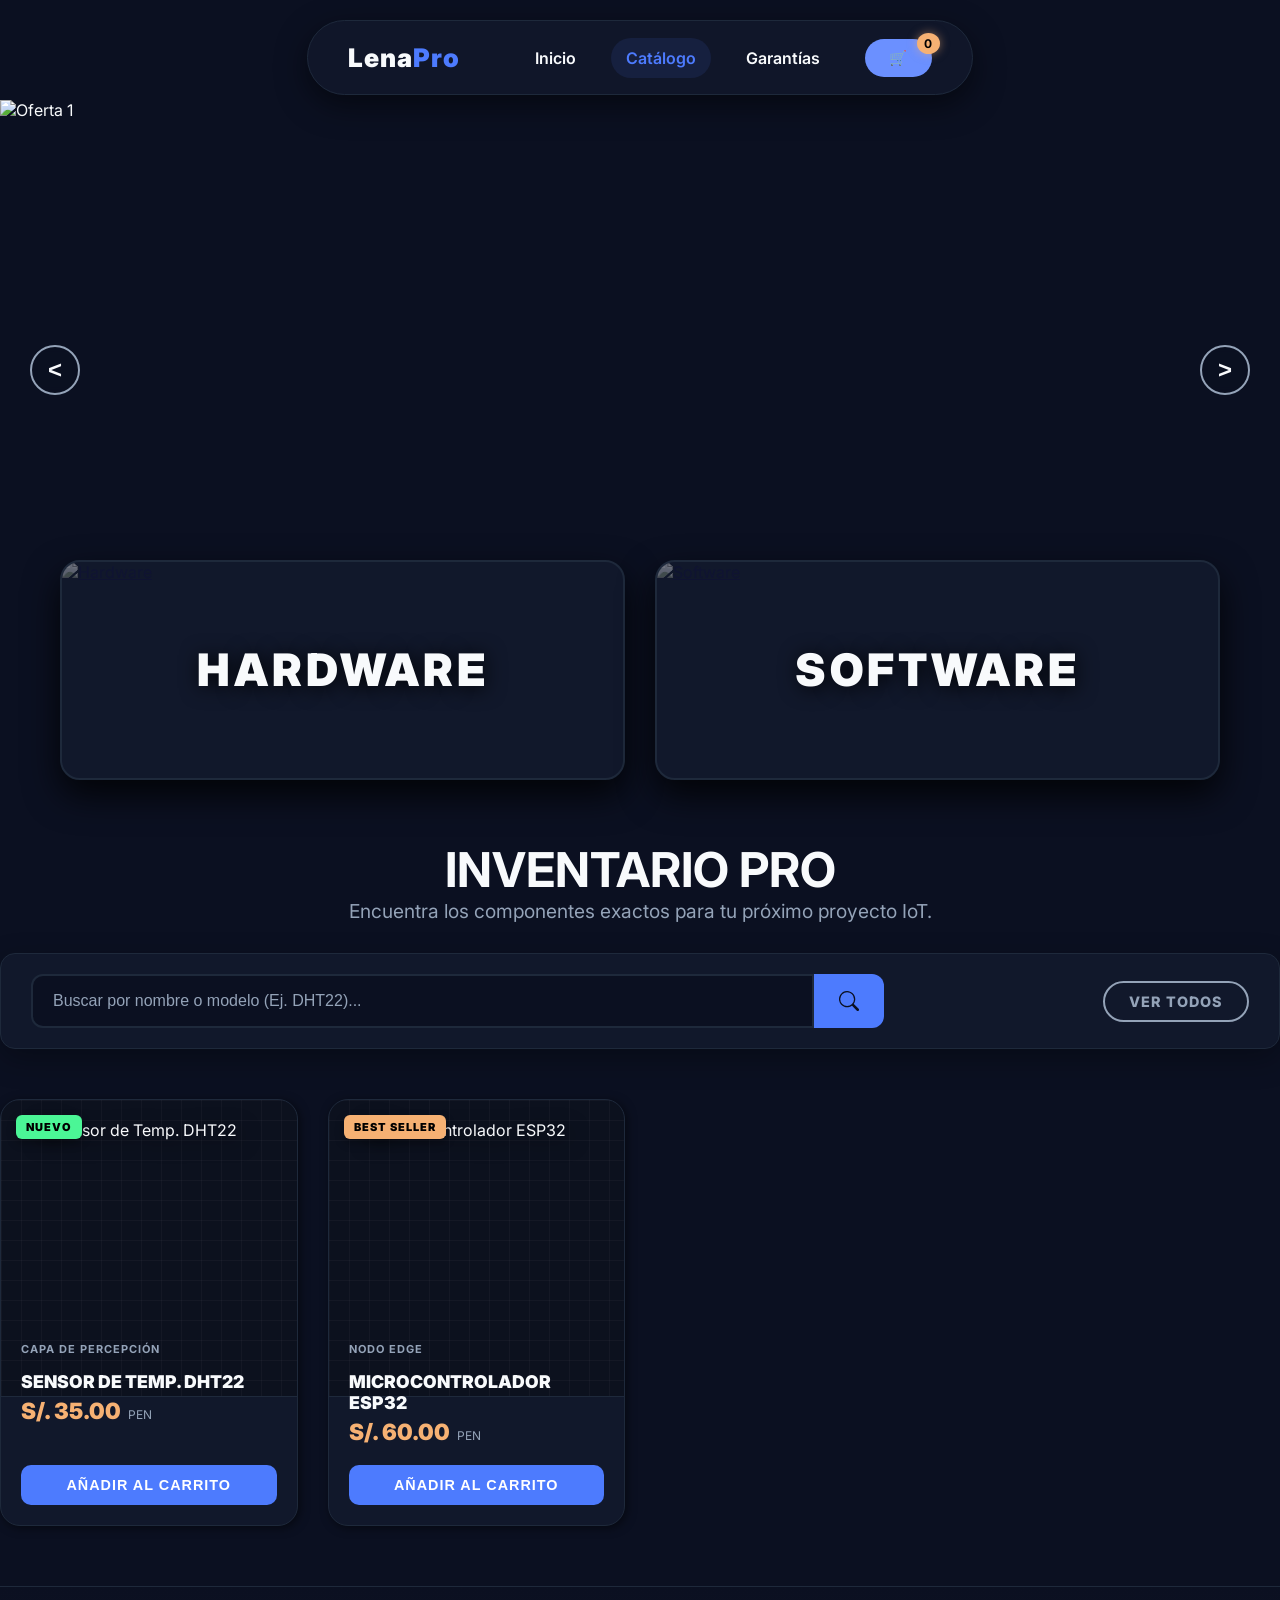
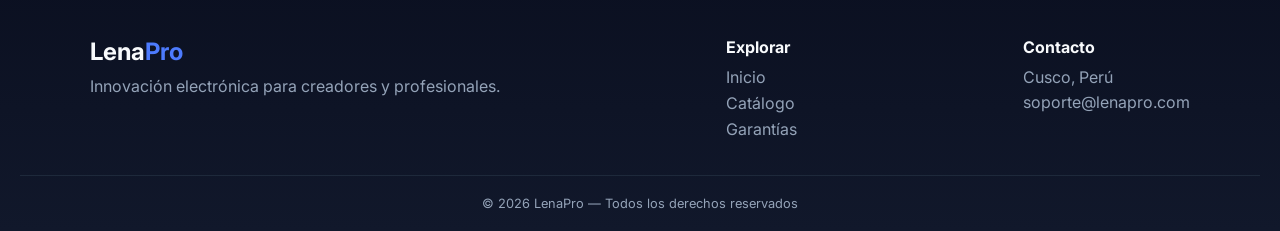
==== Catalogo.HTML @ 62975d42 "feat: commit inicial - maquetado e interactividad de LenaPro" ====
<!DOCTYPE html>
<html lang="es">
<head>
    <meta charset="UTF-8">
    <meta name="viewport" content="width=device-width, initial-scale=1.0">
    <title>Catálogo | Lena Pro</title>
    <link href="https://fonts.googleapis.com/css2?family=Inter:wght@300;400;600;800;900&display=swap" rel="stylesheet">
    <link rel="stylesheet" href="css/estilos.css">
</head>
<body>

    <header class="header-flotante">
        <nav class="nav-pill">
            <input type="checkbox" id="check-menu" class="check-menu-oculto">
            <div class="nav-mobile-header">
                <a href="Web.html" class="logo-texto">Lena<span class="logo-resalte">Pro</span></a>
                <label for="check-menu" class="btn-hamburguesa" aria-label="Abrir menú">
                    <span></span><span></span><span></span>
                </label>
            </div>

            <div class="nav-colapsable">
                <ul class="nav-enlaces">
                    <li><a href="Web.html">Inicio</a></li>
                    <li><a href="catalogo.html" class="active">Catálogo</a></li>
                    <li><a href="#" id="btn-abrir-politicas">Garantías</a></li>
                </ul>
                <div class="nav-accion">
                    <a href="#" class="btn-cta-nav carrito-btn" id="btn-toggle-carrito"> 🛒
                        <span id="contador-carrito">0</span>
                    </a>
                </div>
            </div>
        </nav>
    </header>

    <div id="carrito-panel" class="carrito-panel oculto">
        <h3>Tu carrito</h3>
        <div id="carrito-items">
            <p class="carrito-vacio">El carrito está vacío</p>
        </div>
        <div class="carrito-total">
            <p>Total: S/ <span id="total">0.00</span></p>
        </div>
    </div>

    <main style="padding-top: 100px; padding-bottom: 60px;">
        
        <div class="ofertas-full-width">
            <div class="carrusel-ofertas-hero">
                <button class="oferta-btn prev">&lt;</button>
                <div class="ofertas-track">
                    <img src="https://images.unsplash.com/photo-1518770660439-4636190af475?q=80&w=2000&auto=format&fit=crop" alt="Oferta 1" class="oferta-img">
                    <img src="https://images.unsplash.com/photo-1555066931-4365d14bab8c?q=80&w=2000&auto=format&fit=crop" alt="Oferta 2" class="oferta-img">
                </div>
                <button class="oferta-btn next">&gt;</button>
                <div class="ofertas-overlay"></div>
            </div>

            <div class="categorias-grid-botones">
                <a href="?categoria=hardware" class="categoria-btn">
                    <img src="https://images.unsplash.com/photo-1517077304055-6e89abbf09b0?q=80&w=1000&auto=format&fit=crop" alt="Hardware">
                    <span class="categoria-titulo">HARDWARE</span>
                </a>
                <a href="?categoria=software" class="categoria-btn">
                    <img src="https://images.unsplash.com/photo-1526374965328-7f61d4dc18c5?q=80&w=1000&auto=format&fit=crop" alt="Software">
                    <span class="categoria-titulo">SOFTWARE</span>
                </a>
            </div>
        </div>

        <section class="glitch-section">
            <div style="text-align: center; margin-bottom: 30px; margin-top: 40px;">
                <h2 class="glitch-heading" style="font-size: 3rem;">INVENTARIO PRO</h2>
                <p style="color: var(--texto-suave); font-size: 1.2rem;">Encuentra los componentes exactos para tu próximo proyecto IoT.</p>
            </div>

            <div class="filtros-wrapper">
                <div class="barra-busqueda">
                    <input type="text" id="input-buscar" placeholder="Buscar por nombre o modelo (Ej. DHT22)...">
                    <button id="btn-buscar">
                        <svg xmlns="http://www.w3.org/2000/svg" width="20" height="20" fill="currentColor" viewBox="0 0 16 16">
                            <path d="M11.742 10.344a6.5 6.5 0 1 0-1.397 1.398h-.001c.03.04.062.078.098.115l3.85 3.85a1 1 0 0 0 1.415-1.414l-3.85-3.85a1.007 1.007 0 0 0-.115-.1zM12 6.5a5.5 5.5 0 1 1-11 0 5.5 5.5 0 0 1 11 0z"/>
                        </svg>
                    </button>
                </div>
                <div class="botones-filtro">
                    <a href="catalogo.html" class="btn-filtro">Ver Todos</a>
                </div>
            </div>

            <div id="grid-productos" class="catalogo-grid">
                
                <article class="producto-card">
                    <span class="badge badge-nuevo">NUEVO</span>
                    <img src="https://m.media-amazon.com/images/I/51wY4GvYq8L._AC_SX679_.jpg" alt="Sensor de Temp. DHT22">
                    <span class="producto-categoria">Capa de Percepción</span>
                    <h3>Sensor de Temp. DHT22</h3>
                    <p class="producto-precio">S/. 35.00 <span>PEN</span></p>
                    <button class="btn-comprar">Añadir al carrito</button>
                </article>

                <article class="producto-card">
                    <span class="badge badge-seller">BEST SELLER</span>
                    <img src="https://m.media-amazon.com/images/I/61f1sL6p0YL._AC_SX679_.jpg" alt="Microcontrolador ESP32">
                    <span class="producto-categoria">Nodo Edge</span>
                    <h3>Microcontrolador ESP32</h3>
                    <p class="producto-precio">S/. 60.00 <span>PEN</span></p>
                    <button class="btn-comprar">Añadir al carrito</button>
                </article>
                
            </div>
        </section>
    </main>

    <footer class="footer-premium">
        <div class="footer-container">
            <div class="footer-brand">
                <h2>Lena<span>Pro</span></h2>
                <p>Innovación electrónica para creadores y profesionales.</p>
            </div>
            <div class="footer-links">
                <h4>Explorar</h4>
                <a href="Web.html">Inicio</a>
                <a href="catalogo.html">Catálogo</a>
                <a href="#" id="btn-abrir-politicas-footer">Garantías</a>
            </div>
            <div class="footer-contact">
                <h4>Contacto</h4>
                <p>Cusco, Perú</p>
                <p>soporte@lenapro.com</p>
            </div>
        </div>
        <div class="footer-bottom">
            <p>© 2026 LenaPro — Todos los derechos reservados</p>
        </div>
    </footer>

    <div id="modal-politicas" class="modal-overlay oculto">
        <div class="modal-content">
            <button id="btn-cerrar-modal" class="modal-close">&times;</button>
            <h2>Políticas de Cambios y Garantías</h2>
            <div class="modal-body">
                <ol>
                    <li>Comunícate a nuestro WhatsApp de soporte.</li>
                    <li>Presenta el componente en su empaque original.</li>
                    <li>Validación técnica en máximo 48 horas.</li>
                </ol>
                <p class="nota-modal">*Nota: No cubrimos daños por mala manipulación.</p>
            </div>
            <button id="btn-entendido" class="action-btn">Entendido</button>
        </div>
    </div>

    <script src="js/script.js"></script>
</body>
</html>
---- css/estilos.css ----
:root {
    --bg-base: #0B1021;       
    --bg-tarjeta: #11182B;    
    --acento-gamer: #4D7BFE;  
    --acento-pro: #6B90FF;    
    --acento-calido: #F6B173; 
    --texto-brillante: #F8FAFC; 
    --texto-suave: #94A3B8;       
    --borde-sutil: #1E293B;   
}


* {
    box-sizing: border-box;
    margin: 0;
    padding: 0;
    scroll-behavior: smooth; 
}

body {
    font-family: 'Inter', -apple-system, BlinkMacSystemFont, sans-serif;
    display: flex;
    flex-direction: column;
    min-height: 100vh;
    background-color: var(--bg-base);
    color: var(--texto-brillante);
    overflow-x: hidden; 
}


.header-flotante {
    position: fixed; 
    top: 0;
    left: 0;
    width: 100%;
    z-index: 2000; 
    padding: 15px 20px; 
    display: flex;
    justify-content: center;
    background: transparent; 
    backdrop-filter: none;
    pointer-events: none; 
}

.nav-pill {
    pointer-events: auto; 
    width: 100%;
    max-width: 1100px;
    background-color: rgba(17, 24, 43, 0.95); 
    border: 1px solid var(--borde-sutil);
    border-radius: 20px; 
    display: flex;
    flex-direction: column; 
    padding: 15px 20px;
    box-shadow: 0 10px 30px rgba(0, 0, 0, 0.5); 
    transition: all 0.3s ease;
}

.nav-mobile-header {
    display: flex;
    justify-content: space-between;
    align-items: center;
    width: 100%;
}

.logo-texto {
    font-size: 1.6rem;
    font-weight: 900;
    color: var(--texto-brillante);
    text-decoration: none;
    letter-spacing: 1px;
}

.logo-resalte { color: var(--acento-gamer); }


.check-menu-oculto { display: none; }

.btn-hamburguesa {
    cursor: pointer;
    display: flex;
    flex-direction: column;
    gap: 5px;
    padding: 5px;
}

.btn-hamburguesa span {
    display: block;
    width: 25px;
    height: 3px;
    background-color: var(--texto-brillante);
    border-radius: 3px;
    transition: all 0.3s ease;
}

.nav-colapsable {
    display: none;
    flex-direction: column;
    align-items: center;
    width: 100%;
    gap: 15px;
    padding-top: 15px;
    border-top: 1px solid var(--borde-sutil);
    margin-top: 10px;
}

.check-menu-oculto:checked ~ .nav-colapsable { display: flex; }
.check-menu-oculto:checked ~ .nav-mobile-header .btn-hamburguesa span:nth-child(1) { transform: translateY(8px) rotate(45deg); }
.check-menu-oculto:checked ~ .nav-mobile-header .btn-hamburguesa span:nth-child(2) { opacity: 0; }
.check-menu-oculto:checked ~ .nav-mobile-header .btn-hamburguesa span:nth-child(3) { transform: translateY(-8px) rotate(-45deg); }

.nav-enlaces {
    display: flex;
    flex-direction: column; 
    list-style: none;
    gap: 5px;
    width: 100%;
    text-align: center;
}

.nav-enlaces a {
    text-decoration: none;
    color: var(--texto-brillante);
    font-weight: 600;
    font-size: 1rem;
    padding: 10px 15px;
    border-radius: 25px; 
    transition: all 0.3s ease;
    display: block;
}

.nav-enlaces a:hover, .nav-enlaces a.active {
    color: var(--acento-gamer);
    background-color: rgba(77, 123, 254, 0.1);
}

.btn-cta-nav {
    background-color: var(--acento-pro); 
    color: var(--texto-brillante);
    padding: 10px 24px;
    border-radius: 50px; 
    text-decoration: none;
    font-weight: 800;
    font-size: 0.9rem;
    text-transform: uppercase;
    letter-spacing: 1px;
    transition: all 0.3s ease;
    display: inline-block;
}

.btn-cta-nav:hover {
    background-color: var(--acento-gamer);
    color: var(--bg-base);
    box-shadow: 0 0 15px rgba(77, 123, 254, 0.4); 
    transform: scale(1.05);
}


.carrito-btn { position: relative; }

#contador-carrito {
    position: absolute;
    top: -6px;
    right: -8px;
    background: var(--acento-calido); /* Naranja del estilo Glitch */
    color: #000;
    font-size: 12px;
    font-weight: bold;
    padding: 3px 7px;
    border-radius: 50%;
    box-shadow: 0 0 10px rgba(246, 177, 115, 0.5);
}

.carrito-panel {
    position: fixed;
    top: 80px;
    right: 20px;
    width: 300px;
    background: var(--bg-tarjeta);
    border: 1px solid var(--borde-sutil);
    border-radius: 12px;
    padding: 20px;
    z-index: 1999;
    box-shadow: 0 10px 40px rgba(0,0,0,0.8);
    transition: transform 0.3s ease, opacity 0.3s ease;
}

.carrito-panel.oculto {
    transform: translateX(120%);
    opacity: 0;
    pointer-events: none;
}

.carrito-panel h3 { margin-bottom: 15px; border-bottom: 1px solid var(--borde-sutil); padding-bottom: 10px;}
.carrito-vacio { color: var(--texto-suave); font-style: italic; text-align: center; }
.carrito-item { display: flex; justify-content: space-between; margin-bottom: 10px; }
.carrito-item button { background: #ef4444; border: none; color: white; border-radius: 5px; cursor: pointer; }
.carrito-total { margin-top: 15px; font-weight: bold; color: var(--acento-gamer); border-top: 1px solid var(--borde-sutil); padding-top: 10px; text-align: right;}


.hero-banner {
    width: 100%;
    height: 75vh; 
    margin-top: 100px; 
    background-image: linear-gradient(to bottom, rgba(11, 16, 33, 0.3), rgba(11, 16, 33, 0.95)), url('../img/tu-imagen-hero.jpg'); 
    background-color: #111; 
    background-size: cover; 
    background-position: center; 
    background-repeat: no-repeat; 
    border-bottom: 2px solid var(--acento-gamer);
    display: flex;
    justify-content: center;
    align-items: center;
    text-align: center;
    padding: 20px;
}

.hero-content h1 {
    font-size: 2.5rem; 
    font-weight: 800;
    margin-bottom: 15px;
    text-shadow: 0 4px 15px rgba(0,0,0,0.5);
}

.hero-content p {
    font-size: 1.5rem;
    color: var(--texto-suave);
    max-width: 600px;
    margin: 0 auto;
}


.carousel-wrapper {
    position: relative; 
    padding: 40px 0; 
    background-color: var(--bg-base);
    display: block; 
}

.carousel-btn {
    position: absolute;
    top: 50%;
    transform: translateY(-50%);
    background-color: rgba(17, 24, 43, 0.9); 
    border: 1px solid var(--borde-sutil);
    border-radius: 50%; 
    width: 40px;
    height: 40px;
    display: flex;
    justify-content: center;
    align-items: center;
    font-size: 1.2rem;
    color: var(--acento-gamer);
    cursor: pointer;
    transition: all 0.3s ease;
    z-index: 20; 
}

#btn-prev { left: 5px; } 
#btn-next { right: 5px; } 

.carousel-btn:hover {
    background-color: var(--acento-pro);
    color: var(--texto-brillante);
    box-shadow: 0 0 10px var(--acento-pro);
}

.carousel-container {
    width: 100%;
    overflow: hidden; 
    max-width: 1100px;
    margin: 0 auto;
}

.carousel-track {
    display: flex;
    transition: transform 0.6s cubic-bezier(0.25, 1, 0.5, 1); 
    width: 100%;
}

.carousel-slide {
    min-width: 100%;
    box-sizing: border-box;
    padding: 10px 50px; 
    display: flex;
    flex-direction: column; 
    justify-content: center;
    align-items: center;
    gap: 20px; 
    text-align: center; 
}

.slide-text h2 { font-size: 0.8rem; color: var(--texto-suave); margin-bottom: 8px; letter-spacing: 3px; }
.slide-text h3 { font-size: 1.6rem; color: var(--acento-gamer); margin-bottom: 15px; text-shadow: 0 0 10px rgba(77, 123, 254, 0.15); }
.slide-text p { font-size: 0.95rem; line-height: 1.6; color: var(--texto-suave); margin-bottom: 25px; }

.action-btn {
    display: inline-block;
    color: var(--acento-gamer);
    padding: 10px 24px;
    font-size: 0.85rem;
    text-decoration: none;
    border: 2px solid var(--acento-gamer);
    border-radius: 6px;
    font-weight: 600;
    transition: all 0.3s ease;
}

.action-btn:hover { background-color: var(--acento-gamer); color: var(--bg-base); box-shadow: 0 0 15px rgba(77, 123, 254, 0.3); }

.carousel-img {
    width: 240px; 
    height: 240px; 
    min-width: 240px; 
    min-height: 240px; 
    object-fit: cover; 
    border-radius: 50%; 
    border: 3px solid var(--borde-sutil);
    box-shadow: 0 10px 30px rgba(0,0,0,0.5);
    transition: all 0.4s ease;
}

.carousel-img:hover { border-color: var(--acento-gamer); box-shadow: 0 0 40px rgba(77, 123, 254, 0.2); transform: scale(1.02); }


.filtros-wrapper {
    display: flex;
    flex-direction: column;
    gap: 20px;
    margin-bottom: 50px;
    background-color: var(--bg-tarjeta);
    padding: 20px 30px;
    border-radius: 15px;
    border: 1px solid var(--borde-sutil);
    box-shadow: 0 10px 30px rgba(0, 0, 0, 0.3);
}


.barra-busqueda {
    display: flex;
    width: 100%;
    position: relative;
}

.barra-busqueda input {
    flex: 1;
    padding: 16px 20px;
    background-color: var(--bg-base); 
    border: 2px solid var(--borde-sutil);
    color: var(--texto-brillante);
    font-size: 1rem;
    border-radius: 12px 0 0 12px; 
    outline: none;
    transition: all 0.3s ease;
}


.barra-busqueda input:focus {
    border-color: var(--acento-gamer);
    box-shadow: inset 0 0 10px rgba(77, 123, 254, 0.2);
}

.barra-busqueda input::placeholder {
    color: var(--texto-suave);
}


.barra-busqueda button {
    padding: 0 25px;
    background-color: var(--acento-gamer);
    color: var(--bg-base);
    border: none;
    border-radius: 0 12px 12px 0; 
    cursor: pointer;
    transition: all 0.3s ease;
    display: flex;
    align-items: center;
    justify-content: center;
}

.barra-busqueda button:hover {
    background-color: var(--texto-brillante);
    box-shadow: 0 0 15px var(--acento-gamer);
}


.botones-filtro {
    display: flex;
    justify-content: flex-end; 
}


.btn-filtro {
    background-color: transparent;
    color: var(--texto-suave);
    border: 2px solid var(--texto-suave);
    padding: 10px 24px;
    border-radius: 50px;
    cursor: pointer;
    font-weight: 800;
    text-transform: uppercase;
    text-decoration: none;
    letter-spacing: 1px;
    transition: all 0.3s ease;
    font-size: 0.9rem;
}

/* Efecto hover del botón */
.btn-filtro:hover, .btn-filtro.active {
    background-color: rgba(246, 177, 115, 0.1); /* Fondo naranja tenue */
    color: var(--acento-calido);
    border-color: var(--acento-calido);
    box-shadow: 0 0 15px rgba(246, 177, 115, 0.4);
    transform: translateY(-2px);
}


.catalogo-grid { 
    display: grid; 
    grid-template-columns: repeat(auto-fill, minmax(280px, 1fr)); 
    gap: 30px; 
}

.producto-card {
    background-color: var(--bg-tarjeta);
    border: 1px solid var(--borde-sutil);
    border-radius: 20px; 
    box-shadow: 2px 2px 10px rgba(0, 0, 0, 0.5);
    display: flex;
    flex-direction: column;
    overflow: hidden;
    position: relative;
    transition: all 0.3s ease-in-out;
    padding: 0; 
}

.producto-card:hover {
    box-shadow: 0 0 0 4px var(--acento-gamer), 0 10px 25px rgba(77, 123, 254, 0.2);
    transform: translateY(-6px);
    border-color: transparent;
}

.producto-card::before {
    content: '';
    display: block; width: 100%; aspect-ratio: 1;
    background-color: rgba(0, 0, 0, 0.3);
    background-image: 
        linear-gradient(rgba(255,255,255,0.03) 1px, transparent 1px),
        linear-gradient(90deg, rgba(255,255,255,0.03) 1px, transparent 1px);
    background-size: 20px 20px;
    border-bottom: 1px solid var(--borde-sutil);
    position: absolute; top: 0; left: 0; z-index: 1;
}

.badge {
    position: absolute; top: 15px; left: 15px;
    color: #000; font-weight: 900; font-size: 11px; letter-spacing: 1px;
    padding: 5px 10px; border-radius: 6px; z-index: 3;
    box-shadow: 0 4px 10px rgba(0,0,0,0.3);
}
.badge-nuevo { background-color: #4bf696; }
.badge-seller { background-color: var(--acento-calido); }

.producto-card img { 
    width: 75%; height: auto; aspect-ratio: 1; object-fit: contain; 
    margin: 20px auto 10px auto; 
    position: relative; z-index: 2; 
    filter: drop-shadow(5px 5px 10px rgba(0, 0, 0, 0.8));
    transition: transform 0.4s cubic-bezier(0.175, 0.885, 0.32, 1.275);
}

.producto-card:hover img { transform: scale(1.15); }

.producto-categoria { 
    color: var(--texto-suave); font-size: 11px; font-weight: 700; text-transform: uppercase; letter-spacing: 1px;
    margin: -10px 20px 0 20px; z-index: 2; position: relative; text-align: left; display: block;
}

.producto-card h3 { 
    font-size: 1.1rem; font-weight: 900; text-transform: uppercase; line-height: 1.2;
    color: var(--texto-brillante); margin: 15px 20px 5px 20px; position: relative; z-index: 2; text-align: left;
}

.producto-precio { 
    font-size: 1.4rem; font-weight: 900; color: var(--acento-calido); 
    margin: 0 20px 20px 20px; position: relative; z-index: 2; text-align: left;
}

.producto-precio span { font-size: 12px; color: var(--texto-suave); font-weight: normal; margin-left: 3px; }

.btn-comprar {
    background-color: var(--acento-gamer); color: #fff;
    border: none; border-radius: 10px; padding: 12px 20px;
    font-size: 0.9rem; font-weight: 900; text-transform: uppercase; letter-spacing: 1px;
    cursor: pointer; transition: all 0.3s ease;
    width: calc(100% - 40px); margin: auto 20px 20px 20px; position: relative; z-index: 2;
}

.btn-comprar:hover { 
    background-color: var(--texto-brillante); color: var(--bg-base); box-shadow: 0 0 15px var(--acento-gamer); 
}

.animar { animation: pop 0.3s ease; }
@keyframes pop { 0% { transform: scale(1); } 50% { transform: scale(1.2); } 100% { transform: scale(1); } }


.footer-premium {
    background: linear-gradient(180deg, #0B1021, #11182B);
    border-top: 1px solid var(--borde-sutil);
    padding: 50px 20px 20px;
}

.footer-container {
    max-width: 1100px; margin: auto; display: flex; justify-content: space-between; gap: 30px; flex-wrap: wrap;
}

.footer-brand h2 { font-size: 1.5rem; }
.footer-brand span { color: var(--acento-gamer); }
.footer-brand p { color: var(--texto-suave); margin-top: 10px; }

.footer-links h4, .footer-contact h4 { margin-bottom: 10px; color: var(--texto-brillante); }
.footer-links a { display: block; color: var(--texto-suave); text-decoration: none; margin-bottom: 6px; transition: 0.3s; }
.footer-links a:hover { color: var(--acento-gamer); }
.footer-contact p { color: var(--texto-suave); margin-bottom: 5px; }

.footer-bottom { text-align: center; margin-top: 30px; font-size: 0.8rem; color: var(--texto-suave); border-top: 1px solid var(--borde-sutil); padding-top: 20px;}


.modal-overlay {
    position: fixed; top: 0; left: 0; width: 100%; height: 100%; background-color: rgba(11, 16, 33, 0.85); 
    display: flex; justify-content: center; align-items: center; z-index: 3000; padding: 20px; opacity: 1; transition: opacity 0.3s ease;
}

.oculto { display: none !important; opacity: 0; }

.modal-content {
    background-color: var(--bg-tarjeta); border: 1px solid var(--acento-gamer); border-radius: 12px; width: 100%; max-width: 500px; padding: 30px; position: relative; box-shadow: 0 10px 40px rgba(77, 123, 254, 0.15); text-align: left;
}

.modal-close { position: absolute; top: 15px; right: 20px; background: none; border: none; color: var(--texto-suave); font-size: 2rem; cursor: pointer; transition: color 0.3s; }
.modal-close:hover { color: var(--acento-gamer); }
.modal-content h2 { font-size: 1.5rem; margin-bottom: 20px; padding-right: 30px; }
.modal-body p, .modal-body li { color: var(--texto-suave); font-size: 1rem; line-height: 1.6; margin-bottom: 15px; }
.modal-body ol { padding-left: 20px; margin-bottom: 20px; color: var(--texto-suave); }
.nota-modal { font-size: 0.85rem !important; color: #ef4444 !important; font-style: italic; }
.modal-content .action-btn { width: 100%; text-align: center; margin-top: 10px; }


@media (min-width: 768px) {

    .header-flotante { padding: 20px; }
    .nav-pill { 
        flex-direction: row; justify-content: center; align-items: center; 
        border-radius: 50px; padding: 10px 40px; height: 75px; width: auto; gap: 60px; 
    }
    .btn-hamburguesa { display: none; }
    .nav-colapsable { 
        display: flex !important; flex-direction: row; width: auto; padding-top: 0; 
        border-top: none; margin-top: 0; gap: 30px; align-items: center; flex: unset; justify-content: center; 
    }
    .nav-enlaces { flex-direction: row; width: auto; gap: 20px; margin: 0; }
    

    .hero-content h1 { font-size: 4rem; }


    .carousel-wrapper { display: flex; padding: 80px 20px; }
    .carousel-btn { position: static; transform: none; background: none; border: none; width: auto; height: auto; font-size: 3rem; color: var(--borde-sutil); }
    .carousel-btn:hover { background: none; color: var(--acento-gamer); box-shadow: none; transform: scale(1.2); }
    .carousel-slide { flex-direction: row; padding: 20px 40px; gap: 60px; text-align: left; }
    .slide-text { text-align: left; }
    .slide-text h3 { font-size: 2.8rem; }
    .slide-text p { font-size: 1.1rem; }
    .action-btn { padding: 14px 32px; font-size: 1rem; }
    .slide-image { flex: 0 0 auto; } 
    .carousel-img { width: 450px; height: 450px; min-width: 450px; min-height: 450px; flex-shrink: 0; max-width: none; } 

    /* --- 4. CATÁLOGO Y FILTROS --- */
    .filtros-wrapper { flex-direction: row; justify-content: space-between; align-items: center; }
    .barra-busqueda { width: 70%; }
    .botones-filtro { width: 25%; }
}


.ofertas-full-width {
    width: 100vw;
    position: relative;
    left: 50%;
    right: 50%;
    margin-left: -50vw;
    margin-right: -50vw;
    display: flex;
    flex-direction: column;
    align-items: center;
    margin-bottom: 60px;
}


.carrusel-ofertas-hero {
    position: relative;
    width: 100%;
    height: 60vh; 
    min-height: 400px;
    max-height: 700px;
    overflow: hidden;
    background-color: var(--bg-base);
}

.ofertas-track {
    display: flex;
    width: 100%;
    height: 100%;
    overflow-x: auto;
    scroll-snap-type: x mandatory;
    scrollbar-width: none; 
}
.ofertas-track::-webkit-scrollbar { display: none; }

.oferta-img {
    width: 100vw; 
    height: 100%;
    object-fit: cover;
    flex-shrink: 0;
    scroll-snap-align: start;
}


.ofertas-overlay {
    position: absolute;
    top: 0; left: 0; width: 100%; height: 100%;
    background: linear-gradient(to bottom, transparent 50%, var(--bg-base) 100%);
    pointer-events: none;
}

.oferta-btn {
    position: absolute; top: 50%; transform: translateY(-50%);
    background: rgba(11, 16, 33, 0.5); color: var(--texto-brillante);
    border: 2px solid var(--texto-suave);
    width: 50px; height: 50px; border-radius: 50%;
    cursor: pointer; z-index: 10; font-weight: 900; font-size: 1.5rem;
    transition: 0.3s;
    backdrop-filter: blur(5px);
}
.oferta-btn:hover { background: var(--acento-gamer); color: var(--bg-base); border-color: var(--acento-gamer); transform: translateY(-50%) scale(1.1); }
.oferta-btn.prev { left: 30px; }
.oferta-btn.next { right: 30px; }


.categorias-grid-botones {
    display: grid;
    grid-template-columns: repeat(2, 1fr);
    gap: 30px;
    width: 100%;
    max-width: 1200px;
    padding: 0 20px;
    margin-top: -80px; 
    z-index: 20;
}

.categoria-btn {
    position: relative;
    height: 220px; 
    border-radius: 20px;
    overflow: hidden;
    display: block;
    border: 2px solid var(--borde-sutil);
    background-color: var(--bg-tarjeta);
    box-shadow: 0 15px 35px rgba(0,0,0,0.8);
    transition: all 0.4s cubic-bezier(0.175, 0.885, 0.32, 1.275);
}

.categoria-btn img {
    width: 100%;
    height: 100%;
    object-fit: cover;
    opacity: 0.4;
    transition: all 0.5s ease;
    filter: grayscale(80%); 
}

.categoria-titulo {
    position: absolute;
    top: 50%; left: 50%;
    transform: translate(-50%, -50%);
    color: var(--texto-brillante);
    font-size: 2.8rem;
    font-weight: 900;
    text-transform: uppercase;
    letter-spacing: 4px;
    text-shadow: 2px 2px 20px rgba(0,0,0,0.9);
    z-index: 2;
    pointer-events: none;
    transition: all 0.3s ease;
}


.categoria-btn:hover {
    border-color: var(--acento-gamer);
    box-shadow: 0 0 30px rgba(77, 123, 254, 0.5), 0 20px 40px rgba(0,0,0,0.8); 
    transform: translateY(-8px);
}

.categoria-btn:hover img {
    transform: scale(1.15); 
    opacity: 0.9; 
    filter: grayscale(0%); 
}

.categoria-btn:hover .categoria-titulo {
    color: var(--acento-calido); 
    text-shadow: 0 0 25px rgba(246, 177, 115, 0.9); 
    letter-spacing: 6px; 
}


@media (max-width: 768px) {
    .carrusel-ofertas-hero { height: 40vh; min-height: 300px; }
    .categorias-grid-botones { grid-template-columns: 1fr; margin-top: -40px; gap: 15px;}
    .categoria-btn { height: 150px; }
    .categoria-titulo { font-size: 2rem; }
    .oferta-btn { width: 40px; height: 40px; font-size: 1.2rem; }
    .oferta-btn.prev { left: 10px; }
    .oferta-btn.next { right: 10px; }
}
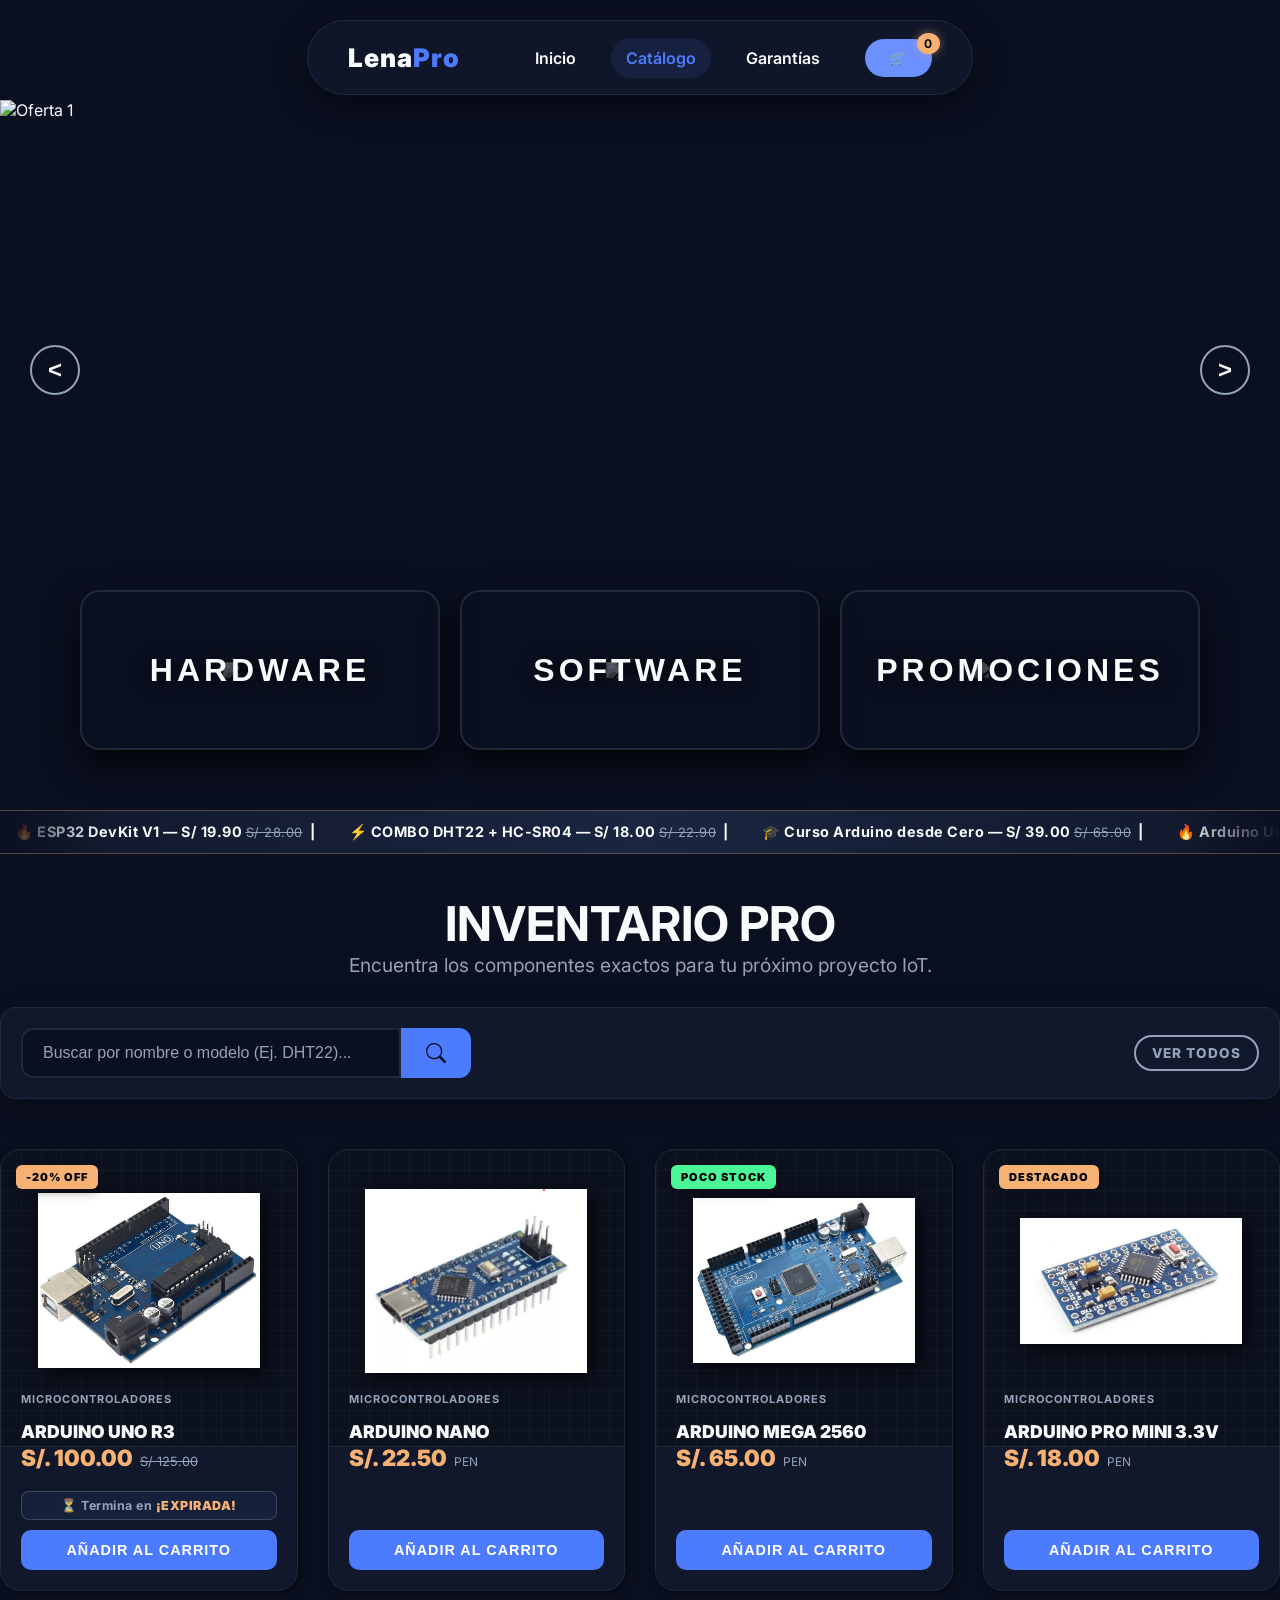
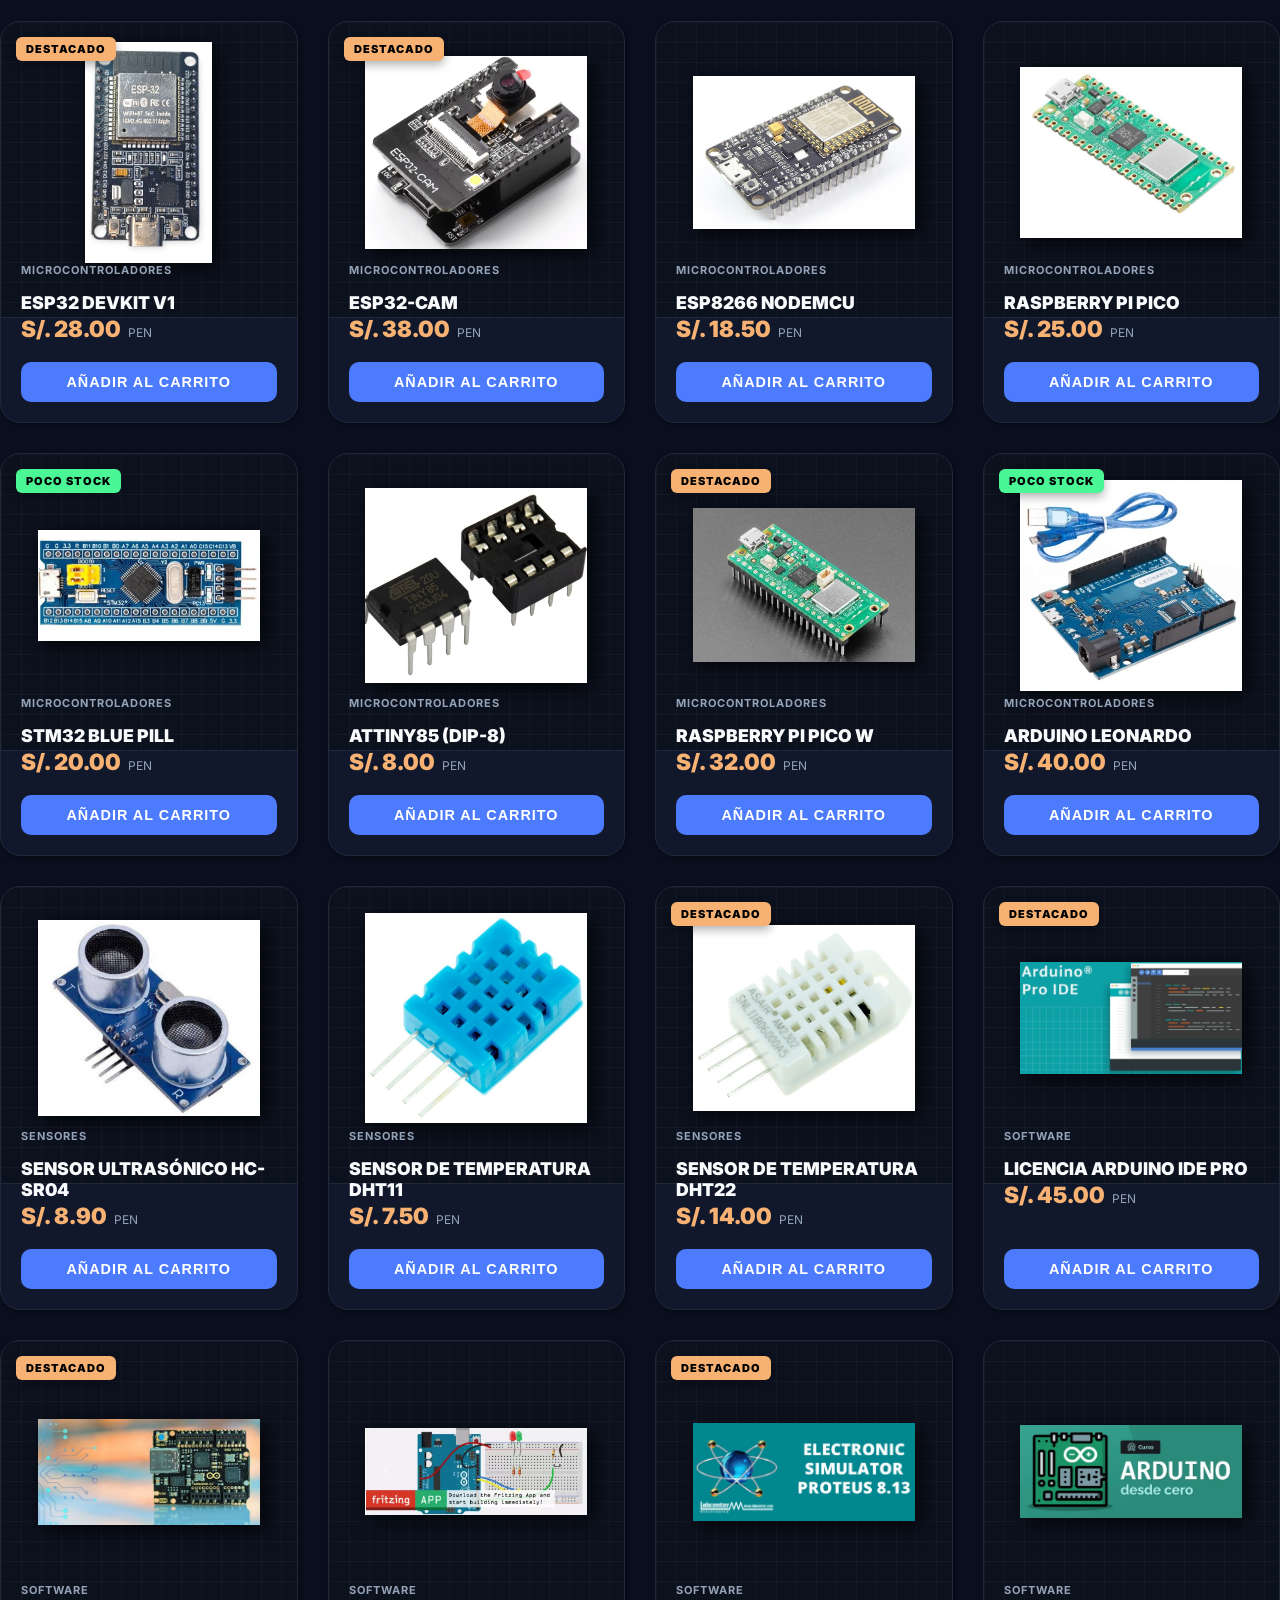
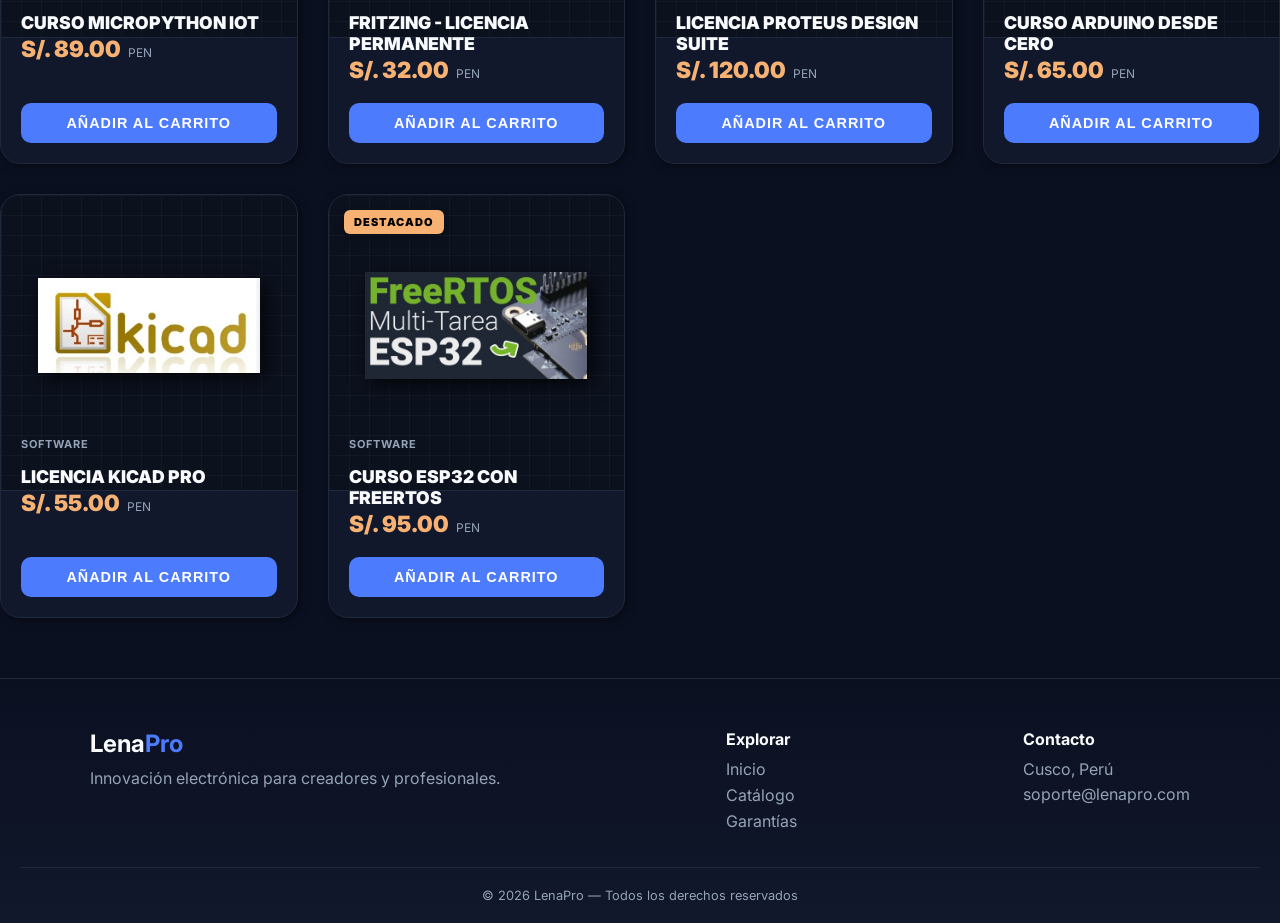
==== commit 6d4cb832: "tercer commit: Sistema e-commerce Lena Pro completo con backend Flask" ====
--- a/Catalogo.HTML
+++ b/Catalogo.HTML
@@ -13,7 +13,7 @@
         <nav class="nav-pill">
             <input type="checkbox" id="check-menu" class="check-menu-oculto">
             <div class="nav-mobile-header">
-                <a href="Web.html" class="logo-texto">Lena<span class="logo-resalte">Pro</span></a>
+                <a href="index.html" class="logo-texto">Lena<span class="logo-resalte">Pro</span></a>
                 <label for="check-menu" class="btn-hamburguesa" aria-label="Abrir menú">
                     <span></span><span></span><span></span>
                 </label>
@@ -21,12 +21,12 @@
 
             <div class="nav-colapsable">
                 <ul class="nav-enlaces">
-                    <li><a href="Web.html">Inicio</a></li>
-                    <li><a href="catalogo.html" class="active">Catálogo</a></li>
+                    <li><a href="index.html">Inicio</a></li>
+                    <li><a href="Catalogo.html" class="active">Catálogo</a></li>
                     <li><a href="#" id="btn-abrir-politicas">Garantías</a></li>
                 </ul>
                 <div class="nav-accion">
-                    <a href="#" class="btn-cta-nav carrito-btn" id="btn-toggle-carrito"> 🛒
+                    <a href="#" class="btn-cta-nav carrito-btn" id="btn-toggle-carrito" aria-label="Ver carrito de compras"> 🛒
                         <span id="contador-carrito">0</span>
                     </a>
                 </div>
@@ -41,6 +41,68 @@
         </div>
         <div class="carrito-total">
             <p>Total: S/ <span id="total">0.00</span></p>
+        </div>
+        <button id="btn-abrir-checkout" class="btn-finalizar-compra" style="margin-top: 15px;">Finalizar compra</button>
+    </div>
+
+    <div id="checkout" class="checkout oculto">
+        <div class="checkout-contenido">
+            <h2 style="margin-bottom: 15px; font-size: 1.8rem;">Resumen de compra</h2>
+            
+            <div id="checkout-items" style="margin-bottom: 15px; max-height: 200px; overflow-y: auto; padding-right: 10px;"></div>
+            
+            <div class="checkout-total" style="font-size: 1.5rem; margin-bottom: 20px; color: var(--acento-gamer); font-weight: bold; border-top: 1px solid var(--borde-sutil); padding-top: 15px;">
+                Total a pagar: S/ <span id="checkout-total">0.00</span>
+            </div>
+
+            <form id="form-checkout" class="checkout-form-container">
+                <div class="checkout-form">
+                    <h3 style="margin-bottom: 15px; color: var(--texto-suave);">Datos para la Etiqueta de Envío</h3>
+                    
+                    <div style="display: grid; grid-template-columns: 1fr 1fr; gap: 10px; margin-bottom: 10px;">
+                        <input type="text" id="envio-nombre" placeholder="Nombres y Apellidos completos" required>
+                        <input type="text" id="envio-dni" placeholder="DNI / RUC" pattern="[0-9]{8,11}" title="Debe contener entre 8 y 11 dígitos numéricos" required>
+                    </div>
+
+                    <div style="display: grid; grid-template-columns: 1fr 1fr; gap: 10px; margin-bottom: 10px;">
+                        <input type="tel" id="envio-celular" placeholder="Celular (Ej. 987654321)" pattern="9[0-9]{8}" title="Debe empezar con 9 y tener 9 dígitos" required>
+                        <input type="email" id="envio-email" placeholder="Correo Electrónico para recibo" required>
+                    </div>
+
+                    <div style="display: grid; grid-template-columns: 1fr 1fr 1fr; gap: 10px; margin-bottom: 10px;">
+                        <input type="text" id="envio-departamento" placeholder="Región (Ej. Cusco)" required>
+                        <input type="text" id="envio-provincia" placeholder="Provincia (Ej. Cusco)" required>
+                        <input type="text" id="envio-distrito" placeholder="Distrito (Ej. Wanchaq, San Sebastián)" required>
+                    </div>
+
+                    <div style="display: flex; flex-direction: column; gap: 10px;">
+                        <input type="text" id="envio-direccion" placeholder="Dirección exacta (Av, Calle, Nro, Urb)" required>
+                        <input type="text" id="envio-referencia" placeholder="Referencia de llegada (Ej. Casa amarilla de 2 pisos, frente al manante)" required>
+                        <input type="text" id="envio-codigo-postal" placeholder="Código Postal (Opcional)">
+                    </div>
+                </div>
+
+                <div class="metodos-pago" style="margin-bottom: 20px; margin-top: 20px;">
+                    <h3 style="margin-bottom: 10px; color: var(--texto-suave);">Elige una forma de pago</h3>
+                    <label class="opcion-pago">
+                        <input type="radio" name="pago" value="tarjeta" required checked>
+                        <span style="margin-left: 10px; color: white;">Tarjeta de Crédito o Débito</span>
+                    </label>
+                    <label class="opcion-pago">
+                        <input type="radio" name="pago" value="yape">
+                        <span style="margin-left: 10px; color: white;">Yape / Plin</span>
+                    </label>
+                    <label class="opcion-pago">
+                        <input type="radio" name="pago" value="transferencia">
+                        <span style="margin-left: 10px; color: white;">Transferencia Bancaria</span>
+                    </label>
+                </div>
+
+                <div class="checkout-botones">
+                    <button type="button" id="btn-volver-carrito" class="btn-volver">← Volver</button>
+                    <button type="submit" id="btn-confirmar-pago" class="btn-confirmar-pago">Confirmar y Pagar</button>
+                </div>
+            </form>
         </div>
     </div>
 
@@ -57,15 +119,39 @@
                 <div class="ofertas-overlay"></div>
             </div>
 
-            <div class="categorias-grid-botones">
-                <a href="?categoria=hardware" class="categoria-btn">
-                    <img src="https://images.unsplash.com/photo-1517077304055-6e89abbf09b0?q=80&w=1000&auto=format&fit=crop" alt="Hardware">
-                    <span class="categoria-titulo">HARDWARE</span>
-                </a>
-                <a href="?categoria=software" class="categoria-btn">
-                    <img src="https://images.unsplash.com/photo-1526374965328-7f61d4dc18c5?q=80&w=1000&auto=format&fit=crop" alt="Software">
-                    <span class="categoria-titulo">SOFTWARE</span>
-                </a>
+            <div style="display: flex; justify-content: center; flex-wrap: wrap; gap: 20px; width: 100%; max-width: 1200px; margin: -50px auto 0 auto; position: relative; z-index: 20; padding: 0 20px;">
+                
+                <button data-tipo="hardware" class="categoria-btn filtro-tipo" style="flex: 1 1 280px; max-width: 360px; height: 160px; background: transparent; border: 2px solid var(--borde-sutil); cursor: pointer; text-align: center; padding: 0; position: relative; border-radius: 20px; overflow: hidden;">
+                    <img src="https://images.unsplash.com/photo-1517077304055-6e89abbf09b0?q=80&w=1000&auto=format&fit=crop" alt="Hardware" style="width: 100%; height: 100%; object-fit: cover; opacity: 0.4; transition: all 0.5s ease; pointer-events: none;">
+                    <span class="categoria-titulo" style="position: absolute; top: 50%; left: 50%; transform: translate(-50%, -50%); color: var(--texto-brillante); font-size: 2rem; font-weight: 900; z-index: 2; pointer-events: none;">HARDWARE</span>
+                </button>
+                
+                <button data-tipo="software" class="categoria-btn filtro-tipo" style="flex: 1 1 280px; max-width: 360px; height: 160px; background: transparent; border: 2px solid var(--borde-sutil); cursor: pointer; text-align: center; padding: 0; position: relative; border-radius: 20px; overflow: hidden;">
+                    <img src="https://images.unsplash.com/photo-1526374965328-7f61d4dc18c5?q=80&w=1000&auto=format&fit=crop" alt="Software" style="width: 100%; height: 100%; object-fit: cover; opacity: 0.4; transition: all 0.5s ease; pointer-events: none;">
+                    <span class="categoria-titulo" style="position: absolute; top: 50%; left: 50%; transform: translate(-50%, -50%); color: var(--texto-brillante); font-size: 2rem; font-weight: 900; z-index: 2; pointer-events: none;">SOFTWARE</span>
+                </button>
+
+                <button class="categoria-btn banner-promo filtro-promo" style="flex: 1 1 280px; max-width: 360px; height: 160px; background: transparent; border: 2px solid var(--borde-sutil); cursor: pointer; text-align: center; padding: 0; position: relative; border-radius: 20px; overflow: hidden;">
+                    <img src="https://images.unsplash.com/photo-1518770660439-4636190af475?q=80&w=1000&auto=format&fit=crop" alt="Promociones" style="width: 100%; height: 100%; object-fit: cover; opacity: 0.4; transition: all 0.5s ease; pointer-events: none;">
+                    <span class="categoria-titulo" style="position: absolute; top: 50%; left: 50%; transform: translate(-50%, -50%); color: var(--texto-brillante); font-size: 2rem; font-weight: 900; z-index: 2; pointer-events: none;">PROMOCIONES</span>
+                </button>
+            </div>
+        </div>
+
+        <div class="ticker-ofertas">
+            <div class="ticker-track">
+                <span>🔥 ESP32 DevKit V1 — S/ 19.90 <s>S/ 28.00</s> &nbsp;|&nbsp;</span>
+                <span>⚡ COMBO DHT22 + HC-SR04 — S/ 18.00 <s>S/ 22.90</s> &nbsp;|&nbsp;</span>
+                <span>🎓 Curso Arduino desde Cero — S/ 39.00 <s>S/ 65.00</s> &nbsp;|&nbsp;</span>
+                <span>🔥 Arduino Uno R3 — S/ 28.00 <s>S/ 35.90</s> &nbsp;|&nbsp;</span>
+                <span>⚡ COMBO PRO ESP32 + DHT22 + HC-SR04 — S/ 42.00 <s>S/ 55.40</s> &nbsp;|&nbsp;</span>
+                <span>🎓 Curso ESP32 FreeRTOS — S/ 63.00 <s>S/ 95.00</s> &nbsp;|&nbsp;</span>
+                <span>🔥 Raspberry Pi Pico W — S/ 27.00 <s>S/ 32.00</s> &nbsp;|&nbsp;</span>
+                <span>🎓 Curso MicroPython IoT — S/ 55.00 <s>S/ 89.00</s> &nbsp;|&nbsp;</span>
+                <span>🔥 ESP32 DevKit V1 — S/ 19.90 <s>S/ 28.00</s> &nbsp;|&nbsp;</span>
+                <span>⚡ COMBO DHT22 + HC-SR04 — S/ 18.00 <s>S/ 22.90</s> &nbsp;|&nbsp;</span>
+                <span>🎓 Curso Arduino desde Cero — S/ 39.00 <s>S/ 65.00</s> &nbsp;|&nbsp;</span>
+                <span>🔥 Arduino Uno R3 — S/ 28.00 <s>S/ 35.90</s> &nbsp;|&nbsp;</span>
             </div>
         </div>
 
@@ -85,31 +171,12 @@
                     </button>
                 </div>
                 <div class="botones-filtro">
-                    <a href="catalogo.html" class="btn-filtro">Ver Todos</a>
+                    <a href="Catalogo.html" class="btn-filtro">Ver Todos</a>
                 </div>
             </div>
 
             <div id="grid-productos" class="catalogo-grid">
-                
-                <article class="producto-card">
-                    <span class="badge badge-nuevo">NUEVO</span>
-                    <img src="https://m.media-amazon.com/images/I/51wY4GvYq8L._AC_SX679_.jpg" alt="Sensor de Temp. DHT22">
-                    <span class="producto-categoria">Capa de Percepción</span>
-                    <h3>Sensor de Temp. DHT22</h3>
-                    <p class="producto-precio">S/. 35.00 <span>PEN</span></p>
-                    <button class="btn-comprar">Añadir al carrito</button>
-                </article>
-
-                <article class="producto-card">
-                    <span class="badge badge-seller">BEST SELLER</span>
-                    <img src="https://m.media-amazon.com/images/I/61f1sL6p0YL._AC_SX679_.jpg" alt="Microcontrolador ESP32">
-                    <span class="producto-categoria">Nodo Edge</span>
-                    <h3>Microcontrolador ESP32</h3>
-                    <p class="producto-precio">S/. 60.00 <span>PEN</span></p>
-                    <button class="btn-comprar">Añadir al carrito</button>
-                </article>
-                
-            </div>
+                </div>
         </section>
     </main>
 
@@ -121,8 +188,8 @@
             </div>
             <div class="footer-links">
                 <h4>Explorar</h4>
-                <a href="Web.html">Inicio</a>
-                <a href="catalogo.html">Catálogo</a>
+                <a href="index.html">Inicio</a>
+                <a href="Catalogo.html">Catálogo</a>
                 <a href="#" id="btn-abrir-politicas-footer">Garantías</a>
             </div>
             <div class="footer-contact">
@@ -132,7 +199,7 @@
             </div>
         </div>
         <div class="footer-bottom">
-            <p>© 2026 LenaPro — Todos los derechos reservados</p>
+            <p><a href="login.html" style="color: inherit; text-decoration: none; cursor: default;">©</a> 2026 LenaPro — Todos los derechos reservados</p>
         </div>
     </footer>
 
@@ -152,6 +219,16 @@
         </div>
     </div>
 
+    <div id="modal-promos" class="modal-overlay oculto">
+        <div class="modal-content" style="max-width: 1000px; width: 95%; max-height: 90vh; overflow-y: auto;">
+            <button id="btn-cerrar-promos" class="modal-close">&times;</button>
+            <h2 style="color: var(--acento-calido); margin-bottom: 25px;">🔥 Promociones Activas</h2>
+
+            <div id="grid-promos" class="catalogo-grid">
+                </div>
+        </div>
+    </div>
+
     <script src="js/script.js"></script>
 </body>
 </html>
--- a/css/estilos.css
+++ b/css/estilos.css
@@ -1,4 +1,6 @@
-
+/* ==========================================
+   PALETA DE COLORES: NEON NIGHTSCAPE
+   ========================================== */
 :root {
     --bg-base: #0B1021;       
     --bg-tarjeta: #11182B;    
@@ -10,7 +12,9 @@
     --borde-sutil: #1E293B;   
 }
 
-
+/* ==========================================
+   RESET BÁSICO Y CUERPO (BODY)
+   ========================================== */
 * {
     box-sizing: border-box;
     margin: 0;
@@ -28,7 +32,9 @@
     overflow-x: hidden; 
 }
 
-
+/* ==========================================
+   SECCIÓN SUPERIOR (Navegación Flotante) 
+   ========================================== */
 .header-flotante {
     position: fixed; 
     top: 0;
@@ -57,487 +63,360 @@
     transition: all 0.3s ease;
 }
 
-.nav-mobile-header {
-    display: flex;
-    justify-content: space-between;
-    align-items: center;
-    width: 100%;
-}
-
-.logo-texto {
-    font-size: 1.6rem;
-    font-weight: 900;
-    color: var(--texto-brillante);
-    text-decoration: none;
-    letter-spacing: 1px;
-}
-
+.nav-mobile-header { display: flex; justify-content: space-between; align-items: center; width: 100%; }
+.logo-texto { font-size: 1.6rem; font-weight: 900; color: var(--texto-brillante); text-decoration: none; letter-spacing: 1px; }
 .logo-resalte { color: var(--acento-gamer); }
 
-
+/* --- LÓGICA CSS DEL MENÚ HAMBURGUESA --- */
 .check-menu-oculto { display: none; }
-
-.btn-hamburguesa {
-    cursor: pointer;
-    display: flex;
-    flex-direction: column;
-    gap: 5px;
-    padding: 5px;
-}
-
-.btn-hamburguesa span {
-    display: block;
-    width: 25px;
-    height: 3px;
-    background-color: var(--texto-brillante);
-    border-radius: 3px;
-    transition: all 0.3s ease;
-}
-
-.nav-colapsable {
-    display: none;
-    flex-direction: column;
-    align-items: center;
-    width: 100%;
-    gap: 15px;
-    padding-top: 15px;
-    border-top: 1px solid var(--borde-sutil);
-    margin-top: 10px;
-}
-
+.btn-hamburguesa { cursor: pointer; display: flex; flex-direction: column; gap: 5px; padding: 5px; }
+.btn-hamburguesa span { display: block; width: 25px; height: 3px; background-color: var(--texto-brillante); border-radius: 3px; transition: all 0.3s ease; }
+.nav-colapsable { display: none; flex-direction: column; align-items: center; width: 100%; gap: 15px; padding-top: 15px; border-top: 1px solid var(--borde-sutil); margin-top: 10px; }
 .check-menu-oculto:checked ~ .nav-colapsable { display: flex; }
 .check-menu-oculto:checked ~ .nav-mobile-header .btn-hamburguesa span:nth-child(1) { transform: translateY(8px) rotate(45deg); }
 .check-menu-oculto:checked ~ .nav-mobile-header .btn-hamburguesa span:nth-child(2) { opacity: 0; }
 .check-menu-oculto:checked ~ .nav-mobile-header .btn-hamburguesa span:nth-child(3) { transform: translateY(-8px) rotate(-45deg); }
 
-.nav-enlaces {
-    display: flex;
-    flex-direction: column; 
-    list-style: none;
-    gap: 5px;
-    width: 100%;
-    text-align: center;
-}
-
-.nav-enlaces a {
-    text-decoration: none;
-    color: var(--texto-brillante);
-    font-weight: 600;
-    font-size: 1rem;
-    padding: 10px 15px;
-    border-radius: 25px; 
-    transition: all 0.3s ease;
-    display: block;
-}
-
-.nav-enlaces a:hover, .nav-enlaces a.active {
-    color: var(--acento-gamer);
-    background-color: rgba(77, 123, 254, 0.1);
-}
-
-.btn-cta-nav {
-    background-color: var(--acento-pro); 
-    color: var(--texto-brillante);
-    padding: 10px 24px;
-    border-radius: 50px; 
-    text-decoration: none;
-    font-weight: 800;
-    font-size: 0.9rem;
-    text-transform: uppercase;
-    letter-spacing: 1px;
-    transition: all 0.3s ease;
-    display: inline-block;
-}
-
-.btn-cta-nav:hover {
-    background-color: var(--acento-gamer);
-    color: var(--bg-base);
-    box-shadow: 0 0 15px rgba(77, 123, 254, 0.4); 
-    transform: scale(1.05);
-}
-
-
+.nav-enlaces { display: flex; flex-direction: column; list-style: none; gap: 5px; width: 100%; text-align: center; }
+.nav-enlaces a { text-decoration: none; color: var(--texto-brillante); font-weight: 600; font-size: 1rem; padding: 10px 15px; border-radius: 25px; transition: all 0.3s ease; display: block; }
+.nav-enlaces a:hover, .nav-enlaces a.active { color: var(--acento-gamer); background-color: rgba(77, 123, 254, 0.1); }
+.btn-cta-nav { background-color: var(--acento-pro); color: var(--texto-brillante); padding: 10px 24px; border-radius: 50px; text-decoration: none; font-weight: 800; font-size: 0.9rem; text-transform: uppercase; letter-spacing: 1px; transition: all 0.3s ease; display: inline-block; }
+.btn-cta-nav:hover { background-color: var(--acento-gamer); color: var(--bg-base); box-shadow: 0 0 15px rgba(77, 123, 254, 0.4); transform: scale(1.05); }
+
+/* ==========================================
+   PANEL CARRITO LATERAL
+   ========================================== */
 .carrito-btn { position: relative; }
-
-#contador-carrito {
-    position: absolute;
-    top: -6px;
-    right: -8px;
-    background: var(--acento-calido); /* Naranja del estilo Glitch */
-    color: #000;
-    font-size: 12px;
-    font-weight: bold;
-    padding: 3px 7px;
-    border-radius: 50%;
-    box-shadow: 0 0 10px rgba(246, 177, 115, 0.5);
-}
-
-.carrito-panel {
-    position: fixed;
-    top: 80px;
-    right: 20px;
-    width: 300px;
-    background: var(--bg-tarjeta);
-    border: 1px solid var(--borde-sutil);
-    border-radius: 12px;
-    padding: 20px;
-    z-index: 1999;
-    box-shadow: 0 10px 40px rgba(0,0,0,0.8);
-    transition: transform 0.3s ease, opacity 0.3s ease;
-}
-
-.carrito-panel.oculto {
-    transform: translateX(120%);
-    opacity: 0;
-    pointer-events: none;
-}
-
+#contador-carrito { position: absolute; top: -6px; right: -8px; background: var(--acento-calido); color: #000; font-size: 12px; font-weight: bold; padding: 3px 7px; border-radius: 50%; box-shadow: 0 0 10px rgba(246, 177, 115, 0.5); }
+.carrito-panel { position: fixed; top: 80px; right: 20px; width: 300px; background: var(--bg-tarjeta); border: 1px solid var(--borde-sutil); border-radius: 12px; padding: 20px; z-index: 1999; box-shadow: 0 10px 40px rgba(0,0,0,0.8); transition: transform 0.3s ease, opacity 0.3s ease; }
+.carrito-panel.oculto { transform: translateX(120%); opacity: 0; pointer-events: none; }
 .carrito-panel h3 { margin-bottom: 15px; border-bottom: 1px solid var(--borde-sutil); padding-bottom: 10px;}
 .carrito-vacio { color: var(--texto-suave); font-style: italic; text-align: center; }
 .carrito-item { display: flex; justify-content: space-between; margin-bottom: 10px; }
 .carrito-item button { background: #ef4444; border: none; color: white; border-radius: 5px; cursor: pointer; }
 .carrito-total { margin-top: 15px; font-weight: bold; color: var(--acento-gamer); border-top: 1px solid var(--borde-sutil); padding-top: 10px; text-align: right;}
-
-
-.hero-banner {
+.btn-finalizar-compra { width: 100%; padding: 12px; border-radius: 10px; background-color: var(--acento-gamer); color: var(--texto-brillante); border: none; font-weight: 800; text-transform: uppercase; letter-spacing: 1px; cursor: pointer; transition: all 0.3s ease; }
+.btn-finalizar-compra:hover { background-color: var(--texto-brillante); color: var(--bg-base); box-shadow: 0 0 15px var(--acento-gamer); }
+
+/* ==========================================
+   PANTALLA DE CHECKOUT (PASARELA DE PAGO)
+   ========================================== */
+.checkout { position: fixed; top: 0; left: 0; width: 100%; height: 100%; background-color: rgba(11, 16, 33, 0.98); z-index: 2500; display: flex; justify-content: center; align-items: center; padding: 20px; overflow-y: auto; backdrop-filter: blur(10px); }
+.checkout-contenido { background-color: var(--bg-tarjeta); border: 1px solid var(--acento-gamer); border-radius: 15px; padding: 30px; width: 100%; max-width: 600px; box-shadow: 0 10px 50px rgba(0,0,0,0.8); }
+.checkout-form input { width: 100%; padding: 12px; margin-bottom: 15px; background-color: var(--bg-base); border: 1px solid var(--borde-sutil); color: var(--texto-brillante); border-radius: 8px; outline: none; }
+.checkout-form input:focus { border-color: var(--acento-gamer); }
+.opcion-pago { display: flex; align-items: center; background: var(--bg-base); padding: 15px; border-radius: 8px; margin-bottom: 10px; border: 1px solid var(--borde-sutil); cursor: pointer; transition: 0.3s; }
+.opcion-pago:hover { border-color: var(--acento-gamer); }
+.checkout-botones { display: flex; justify-content: space-between; gap: 15px; margin-top: 20px; }
+.btn-volver { background: transparent; color: var(--texto-suave); border: 1px solid var(--borde-sutil); padding: 10px 20px; border-radius: 8px; cursor: pointer; transition: 0.3s; width: 40%; }
+.btn-volver:hover { border-color: white; color: white; }
+.btn-confirmar-pago { background: var(--acento-calido); color: #000; border: none; font-weight: bold; padding: 10px 20px; border-radius: 8px; cursor: pointer; transition: 0.3s; width: 60%; }
+.btn-confirmar-pago:hover { background: #fff; box-shadow: 0 0 15px var(--acento-calido); }
+
+/* ==========================================
+   SECCIÓN: IMAGEN PRINCIPAL (HERO)
+   ========================================== */
+.hero-banner { position: relative; width: 100%; height: 75vh; margin-top: 100px; background-color: #111; border-bottom: 2px solid var(--acento-gamer); display: flex; justify-content: center; align-items: center; text-align: center; padding: 20px; overflow: hidden; }
+.video-bg { position: absolute; top: 50%; left: 50%; transform: translate(-50%, -50%); min-width: 100%; min-height: 100%; width: auto; height: auto; z-index: 0; opacity: 0.4; object-fit: cover; }
+.hero-content { position: relative; z-index: 1; }
+.hero-content h1 { font-size: 2.5rem; font-weight: 800; margin-bottom: 15px; text-shadow: 0 4px 15px rgba(0,0,0,0.5); }
+.hero-content p { font-size: 1.5rem; color: var(--texto-suave); max-width: 600px; margin: 0 auto; }
+
+/* ==========================================
+   TICKER DE OFERTAS (BARRITA DESLIZANTE) - ¡AHORA PARA TODOS LOS TAMAÑOS!
+   ========================================== */
+.ticker-ofertas {
     width: 100%;
-    height: 75vh; 
-    margin-top: 100px; 
-    background-image: linear-gradient(to bottom, rgba(11, 16, 33, 0.3), rgba(11, 16, 33, 0.95)), url('../img/tu-imagen-hero.jpg'); 
-    background-color: #111; 
-    background-size: cover; 
-    background-position: center; 
-    background-repeat: no-repeat; 
-    border-bottom: 2px solid var(--acento-gamer);
-    display: flex;
-    justify-content: center;
-    align-items: center;
-    text-align: center;
-    padding: 20px;
-}
-
-.hero-content h1 {
-    font-size: 2.5rem; 
-    font-weight: 800;
-    margin-bottom: 15px;
-    text-shadow: 0 4px 15px rgba(0,0,0,0.5);
-}
-
-.hero-content p {
-    font-size: 1.5rem;
+    background: linear-gradient(90deg, var(--bg-tarjeta), #1a2540, var(--bg-tarjeta));
+    border-top: 1px solid rgba(246, 177, 115, 0.3);
+    border-bottom: 1px solid rgba(246, 177, 115, 0.3);
+    overflow: hidden;
+    padding: 12px 0;
+    position: relative;
+    margin-bottom: 20px;
+}
+
+/* Efecto de difuminado en los bordes para que parezca que entran y salen de la nada */
+.ticker-ofertas::before,
+.ticker-ofertas::after {
+    content: '';
+    position: absolute;
+    top: 0;
+    width: 40px; /* Difuminado más corto para celular */
+    height: 100%;
+    z-index: 2;
+    pointer-events: none;
+}
+
+.ticker-ofertas::before { left: 0; background: linear-gradient(to right, var(--bg-base), transparent); }
+.ticker-ofertas::after { right: 0; background: linear-gradient(to left, var(--bg-base), transparent); }
+
+/* La caja que contiene el texto y se mueve */
+.ticker-track {
+    display: flex;
+    white-space: nowrap; /* ESTA ES LA REGLA MÁGICA QUE FALTABA EN CELULAR */
+    width: max-content;
+    animation: ticker-scroll 30s linear infinite;
+    gap: 0;
+}
+
+.ticker-track span {
+    font-size: 0.9rem;
+    font-weight: 700;
+    color: var(--texto-brillante);
+    padding: 0 15px;
+    letter-spacing: 0.5px;
+    display: inline-block;
+}
+
+.ticker-track span s {
     color: var(--texto-suave);
-    max-width: 600px;
-    margin: 0 auto;
-}
-
-
-.carousel-wrapper {
-    position: relative; 
-    padding: 40px 0; 
-    background-color: var(--bg-base);
-    display: block; 
-}
-
-.carousel-btn {
-    position: absolute;
-    top: 50%;
-    transform: translateY(-50%);
-    background-color: rgba(17, 24, 43, 0.9); 
-    border: 1px solid var(--borde-sutil);
-    border-radius: 50%; 
-    width: 40px;
-    height: 40px;
-    display: flex;
-    justify-content: center;
-    align-items: center;
-    font-size: 1.2rem;
-    color: var(--acento-gamer);
-    cursor: pointer;
-    transition: all 0.3s ease;
-    z-index: 20; 
-}
-
-#btn-prev { left: 5px; } 
-#btn-next { right: 5px; } 
-
-.carousel-btn:hover {
-    background-color: var(--acento-pro);
-    color: var(--texto-brillante);
-    box-shadow: 0 0 10px var(--acento-pro);
-}
-
-.carousel-container {
-    width: 100%;
-    overflow: hidden; 
-    max-width: 1100px;
-    margin: 0 auto;
-}
-
-.carousel-track {
-    display: flex;
-    transition: transform 0.6s cubic-bezier(0.25, 1, 0.5, 1); 
-    width: 100%;
-}
-
-.carousel-slide {
-    min-width: 100%;
-    box-sizing: border-box;
-    padding: 10px 50px; 
-    display: flex;
-    flex-direction: column; 
-    justify-content: center;
-    align-items: center;
-    gap: 20px; 
-    text-align: center; 
-}
+    font-weight: 400;
+    font-size: 0.8rem;
+}
+
+.ticker-track span strong,
+.ticker-track span b {
+    color: var(--acento-calido);
+}
+
+@keyframes ticker-scroll {
+    0% { transform: translateX(0); }
+    100% { transform: translateX(-50%); }
+}
+
+.ticker-ofertas:hover .ticker-track {
+    animation-play-state: paused;
+}
+
+/* ==========================================
+   SECCIÓN CENTRAL (CARRUSEL INSTITUCIONAL MÓVIL) 
+   ========================================== */
+.carousel-wrapper { position: relative; padding: 40px 0; background-color: var(--bg-base); display: block; }
+.carousel-btn { position: absolute; top: 50%; transform: translateY(-50%); background-color: rgba(17, 24, 43, 0.9); border: 1px solid var(--borde-sutil); border-radius: 50%; width: 40px; height: 40px; display: flex; justify-content: center; align-items: center; font-size: 1.2rem; color: var(--acento-gamer); cursor: pointer; transition: all 0.3s ease; z-index: 20; }
+#btn-prev { left: 5px; } #btn-next { right: 5px; } 
+.carousel-btn:hover { background-color: var(--acento-pro); color: var(--texto-brillante); box-shadow: 0 0 10px var(--acento-pro); }
+.carousel-container { width: 100%; overflow: hidden; max-width: 1100px; margin: 0 auto; }
+.carousel-track { display: flex; transition: transform 0.6s cubic-bezier(0.25, 1, 0.5, 1); width: 100%; }
+.carousel-slide { min-width: 100%; box-sizing: border-box; padding: 10px 50px; display: flex; flex-direction: column; justify-content: center; align-items: center; gap: 20px; text-align: center; }
 
 .slide-text h2 { font-size: 0.8rem; color: var(--texto-suave); margin-bottom: 8px; letter-spacing: 3px; }
 .slide-text h3 { font-size: 1.6rem; color: var(--acento-gamer); margin-bottom: 15px; text-shadow: 0 0 10px rgba(77, 123, 254, 0.15); }
 .slide-text p { font-size: 0.95rem; line-height: 1.6; color: var(--texto-suave); margin-bottom: 25px; }
-
-.action-btn {
-    display: inline-block;
-    color: var(--acento-gamer);
-    padding: 10px 24px;
-    font-size: 0.85rem;
-    text-decoration: none;
-    border: 2px solid var(--acento-gamer);
-    border-radius: 6px;
-    font-weight: 600;
-    transition: all 0.3s ease;
-}
-
+.action-btn { display: inline-block; color: var(--acento-gamer); padding: 10px 24px; font-size: 0.85rem; text-decoration: none; border: 2px solid var(--acento-gamer); border-radius: 6px; font-weight: 600; transition: all 0.3s ease; width: 100%;}
 .action-btn:hover { background-color: var(--acento-gamer); color: var(--bg-base); box-shadow: 0 0 15px rgba(77, 123, 254, 0.3); }
 
-.carousel-img {
-    width: 240px; 
-    height: 240px; 
-    min-width: 240px; 
-    min-height: 240px; 
+/* --- AQUÍ ESTÁ LA MAGIA 3D PARA EL CARRUSEL INSTITUCIONAL (MÓVIL) --- */
+.slide-image { 
+    position: relative; 
+    display: flex;
+    justify-content: center;
+    align-items: center;
+    width: 280px; 
+    height: 280px;
+    margin: 30px auto;
+} 
+
+.shape-backdrop {
+    position: absolute;
+    width: 100%;
+    height: 100%;
+    border-radius: 40px;
+    z-index: 1; 
+    transform: rotate(-10deg) translateX(-15px); 
+    box-shadow: 0 15px 30px rgba(0,0,0,0.6);
+    transition: all 0.4s ease;
+}
+
+.carousel-img { 
+    position: relative; 
+    z-index: 2; 
+    width: 100%; 
+    height: 100%; 
     object-fit: cover; 
     border-radius: 50%; 
-    border: 3px solid var(--borde-sutil);
-    box-shadow: 0 10px 30px rgba(0,0,0,0.5);
-    transition: all 0.4s ease;
-}
-
-.carousel-img:hover { border-color: var(--acento-gamer); box-shadow: 0 0 40px rgba(77, 123, 254, 0.2); transform: scale(1.02); }
-
-
-.filtros-wrapper {
+    border: 4px solid var(--borde-sutil); 
+    box-shadow: 0 10px 40px rgba(0,0,0,0.8); 
+    transition: transform 0.4s cubic-bezier(0.175, 0.885, 0.32, 1.275); 
+}
+
+.slide-image:hover .carousel-img { 
+    border-color: var(--acento-gamer); 
+    transform: scale(1.08) translateY(-10px); 
+}
+.slide-image:hover .shape-backdrop {
+    transform: rotate(-15deg) translateX(-25px) scale(1.05); 
+}
+
+
+/* ==========================================
+   CATÁLOGO INTERACTIVO (SHOWCASE 3D DE PRODUCTOS)
+   ========================================== */
+.showcase-container {
+    position: relative;
+    width: 95%;
+    max-width: 1200px;
+    margin: 60px auto;
+    background-color: var(--bg-tarjeta);
+    border-radius: 30px;
+    box-shadow: 0 20px 50px rgba(0,0,0,0.6);
+    overflow: hidden;
+    padding: 40px 0;
+    border: 1px solid var(--borde-sutil);
+}
+.showcase-track-wrapper { overflow: hidden; width: 100%; }
+.showcase-track {
+    display: flex;
+    transition: transform 0.6s cubic-bezier(0.25, 1, 0.5, 1);
+}
+.showcase-slide {
+    min-width: 100%;
     display: flex;
     flex-direction: column;
-    gap: 20px;
-    margin-bottom: 50px;
-    background-color: var(--bg-tarjeta);
-    padding: 20px 30px;
-    border-radius: 15px;
-    border: 1px solid var(--borde-sutil);
-    box-shadow: 0 10px 30px rgba(0, 0, 0, 0.3);
-}
-
-
-.barra-busqueda {
-    display: flex;
-    width: 100%;
-    position: relative;
-}
-
-.barra-busqueda input {
-    flex: 1;
-    padding: 16px 20px;
-    background-color: var(--bg-base); 
-    border: 2px solid var(--borde-sutil);
-    color: var(--texto-brillante);
-    font-size: 1rem;
-    border-radius: 12px 0 0 12px; 
-    outline: none;
-    transition: all 0.3s ease;
-}
-
-
-.barra-busqueda input:focus {
-    border-color: var(--acento-gamer);
-    box-shadow: inset 0 0 10px rgba(77, 123, 254, 0.2);
-}
-
-.barra-busqueda input::placeholder {
-    color: var(--texto-suave);
-}
-
-
-.barra-busqueda button {
-    padding: 0 25px;
-    background-color: var(--acento-gamer);
-    color: var(--bg-base);
-    border: none;
-    border-radius: 0 12px 12px 0; 
-    cursor: pointer;
-    transition: all 0.3s ease;
-    display: flex;
     align-items: center;
     justify-content: center;
-}
-
-.barra-busqueda button:hover {
-    background-color: var(--texto-brillante);
-    box-shadow: 0 0 15px var(--acento-gamer);
-}
-
-
-.botones-filtro {
-    display: flex;
-    justify-content: flex-end; 
-}
-
-
-.btn-filtro {
-    background-color: transparent;
-    color: var(--texto-suave);
-    border: 2px solid var(--texto-suave);
-    padding: 10px 24px;
-    border-radius: 50px;
-    cursor: pointer;
-    font-weight: 800;
-    text-transform: uppercase;
-    text-decoration: none;
-    letter-spacing: 1px;
-    transition: all 0.3s ease;
-    font-size: 0.9rem;
-}
-
-/* Efecto hover del botón */
-.btn-filtro:hover, .btn-filtro.active {
-    background-color: rgba(246, 177, 115, 0.1); /* Fondo naranja tenue */
-    color: var(--acento-calido);
-    border-color: var(--acento-calido);
-    box-shadow: 0 0 15px rgba(246, 177, 115, 0.4);
-    transform: translateY(-2px);
-}
-
-
-.catalogo-grid { 
-    display: grid; 
-    grid-template-columns: repeat(auto-fill, minmax(280px, 1fr)); 
-    gap: 30px; 
-}
-
-.producto-card {
-    background-color: var(--bg-tarjeta);
-    border: 1px solid var(--borde-sutil);
-    border-radius: 20px; 
-    box-shadow: 2px 2px 10px rgba(0, 0, 0, 0.5);
-    display: flex;
-    flex-direction: column;
-    overflow: hidden;
+    gap: 40px;
+    padding: 20px 40px;
+}
+.showcase-left {
     position: relative;
-    transition: all 0.3s ease-in-out;
-    padding: 0; 
-}
-
-.producto-card:hover {
-    box-shadow: 0 0 0 4px var(--acento-gamer), 0 10px 25px rgba(77, 123, 254, 0.2);
-    transform: translateY(-6px);
-    border-color: transparent;
-}
-
-.producto-card::before {
-    content: '';
-    display: block; width: 100%; aspect-ratio: 1;
-    background-color: rgba(0, 0, 0, 0.3);
-    background-image: 
-        linear-gradient(rgba(255,255,255,0.03) 1px, transparent 1px),
-        linear-gradient(90deg, rgba(255,255,255,0.03) 1px, transparent 1px);
-    background-size: 20px 20px;
-    border-bottom: 1px solid var(--borde-sutil);
-    position: absolute; top: 0; left: 0; z-index: 1;
-}
-
-.badge {
-    position: absolute; top: 15px; left: 15px;
-    color: #000; font-weight: 900; font-size: 11px; letter-spacing: 1px;
-    padding: 5px 10px; border-radius: 6px; z-index: 3;
-    box-shadow: 0 4px 10px rgba(0,0,0,0.3);
-}
+    width: 280px; height: 280px;
+    display: flex; justify-content: center; align-items: center;
+}
+
+.showcase-shape {
+    position: absolute;
+    width: 220px; height: 260px;
+    border-radius: 40px;
+    transform: rotate(-12deg) translateX(-15px);
+    z-index: 1;
+    box-shadow: inset 0 0 20px rgba(0,0,0,0.5);
+}
+.shape-blue { background: linear-gradient(135deg, #4D7BFE, #1E3A8A); }
+.shape-orange { background: linear-gradient(135deg, #F6B173, #D97706); }
+
+.showcase-img {
+    position: relative;
+    z-index: 2;
+    width: 120%;
+    max-width: 350px;
+    filter: drop-shadow(15px 15px 20px rgba(0,0,0,0.8));
+    transition: transform 0.4s ease;
+}
+.showcase-slide:hover .showcase-img { transform: scale(1.08) translateY(-10px); }
+
+.showcase-right { width: 100%; max-width: 450px; color: white; text-align: center; }
+.showcase-category { color: var(--texto-suave); letter-spacing: 3px; font-size: 0.9rem; text-transform: uppercase; font-weight: bold; }
+.showcase-title { font-size: 2.2rem; font-weight: 900; margin-top: 5px; line-height: 1.1; text-transform: uppercase; }
+.showcase-price { font-size: 2rem; font-weight: 300; margin: 15px 0 25px; color: var(--texto-brillante); }
+.showcase-price span { font-size: 1rem; vertical-align: super; }
+
+.showcase-specs p { font-size: 0.8rem; color: var(--texto-suave); margin-bottom: 10px; }
+.showcase-pills { display: flex; justify-content: center; gap: 10px; margin-bottom: 25px; }
+.showcase-pills span { padding: 8px 20px; border-radius: 30px; border: 1px solid var(--texto-suave); color: var(--texto-suave); font-size: 0.85rem; cursor: pointer; transition: 0.3s; }
+.showcase-pills span.active, .showcase-pills span:hover { border-color: var(--acento-gamer); color: white; background: rgba(77, 123, 254, 0.2); }
+
+.showcase-stock { display: flex; justify-content: center; align-items: center; gap: 15px; margin-bottom: 30px; }
+.stock-ring { width: 50px; height: 50px; border-radius: 50%; border: 3px solid rgba(255,255,255,0.1); display: flex; justify-content: center; align-items: center; font-weight: bold; font-size: 1.2rem; }
+.showcase-stock p { font-size: 0.8rem; line-height: 1.3; color: var(--texto-suave); text-align: left;}
+
+.showcase-add-btn { background: var(--acento-gamer); color: white; border: none; padding: 15px 30px; border-radius: 30px; font-weight: 900; cursor: pointer; width: 100%; text-transform: uppercase; letter-spacing: 1px; transition: 0.3s; box-shadow: 0 10px 20px rgba(77, 123, 254, 0.3); }
+.showcase-add-btn:hover { background: white; color: black; box-shadow: 0 0 20px rgba(255,255,255,0.6); }
+
+.showcase-btn { position: absolute; top: 50%; transform: translateY(-50%); background: rgba(255,255,255,0.1); border: 1px solid rgba(255,255,255,0.2); color: white; width: 45px; height: 45px; border-radius: 50%; font-size: 1.2rem; cursor: pointer; z-index: 10; transition: 0.3s; backdrop-filter: blur(5px); }
+.showcase-btn:hover { background: var(--acento-gamer); border-color: var(--acento-gamer); }
+#showcase-prev { left: 10px; }
+#showcase-next { right: 10px; }
+
+
+/* ==========================================
+   SECCIÓN: OFERTAS FULL WIDTH Y CATEGORÍAS (MOBILE-FIRST)
+   ========================================== */
+.ofertas-full-width { width: 100vw; position: relative; left: 50%; right: 50%; margin-left: -50vw; margin-right: -50vw; display: flex; flex-direction: column; align-items: center; margin-bottom: 60px; }
+.carrusel-ofertas-hero { position: relative; width: 100%; height: 40vh; min-height: 300px; max-height: 700px; overflow: hidden; background-color: var(--bg-base); }
+.ofertas-track { display: flex; width: 100%; height: 100%; overflow-x: auto; scroll-snap-type: x mandatory; scrollbar-width: none; }
+.ofertas-track::-webkit-scrollbar { display: none; }
+.oferta-img { width: 100vw; height: 100%; object-fit: cover; flex-shrink: 0; scroll-snap-align: start; }
+.ofertas-overlay { position: absolute; top: 0; left: 0; width: 100%; height: 100%; background: linear-gradient(to bottom, transparent 50%, var(--bg-base) 100%); pointer-events: none; }
+.oferta-btn { position: absolute; top: 50%; transform: translateY(-50%); background: rgba(11, 16, 33, 0.5); color: var(--texto-brillante); border: 2px solid var(--texto-suave); width: 40px; height: 40px; font-size: 1.2rem; border-radius: 50%; cursor: pointer; z-index: 10; font-weight: 900; transition: 0.3s; backdrop-filter: blur(5px); }
+.oferta-btn:hover { background: var(--acento-gamer); color: var(--bg-base); border-color: var(--acento-gamer); transform: translateY(-50%) scale(1.1); }
+.oferta-btn.prev { left: 10px; }
+.oferta-btn.next { right: 10px; }
+
+.categorias-grid-botones { display: grid; grid-template-columns: 1fr; gap: 15px; width: 100%; max-width: 1200px; padding: 0 20px; margin-top: -40px; z-index: 20; }
+.categoria-btn { position: relative; height: 150px; border-radius: 20px; overflow: hidden; display: block; border: 2px solid var(--borde-sutil); background-color: var(--bg-tarjeta); box-shadow: 0 15px 35px rgba(0,0,0,0.8); transition: all 0.4s cubic-bezier(0.175, 0.885, 0.32, 1.275); }
+.categoria-btn img { width: 100%; height: 100%; object-fit: cover; opacity: 0.4; transition: all 0.5s ease; filter: grayscale(80%); }
+.categoria-titulo { position: absolute; top: 50%; left: 50%; transform: translate(-50%, -50%); color: var(--texto-brillante); font-size: 2rem; font-weight: 900; text-transform: uppercase; letter-spacing: 4px; text-shadow: 2px 2px 20px rgba(0,0,0,0.9); z-index: 2; pointer-events: none; transition: all 0.3s ease; }
+.categoria-btn:hover { border-color: var(--acento-gamer); box-shadow: 0 0 30px rgba(77, 123, 254, 0.5), 0 20px 40px rgba(0,0,0,0.8); transform: translateY(-8px); }
+.categoria-btn:hover img { transform: scale(1.15); opacity: 0.9; filter: grayscale(0%); }
+.categoria-btn:hover .categoria-titulo { color: var(--acento-calido); text-shadow: 0 0 25px rgba(246, 177, 115, 0.9); letter-spacing: 6px; }
+
+/* ==========================================
+   BARRA DE BÚSQUEDA Y FILTROS SECUNDARIOS (MÓVIL)
+   ========================================== */
+.seccion-catalogo { padding: 60px 20px; width: 100%; }
+.catalogo-container { max-width: 1200px; margin: 0 auto; }
+.catalogo-header { text-align: center; margin-bottom: 40px; }
+.catalogo-header h2 { font-size: 2.5rem; margin-bottom: 10px; }
+.catalogo-header p { color: var(--texto-suave); font-size: 1.1rem; }
+
+.filtros-wrapper { display: flex; flex-direction: column; gap: 20px; margin-bottom: 50px; background-color: var(--bg-tarjeta); padding: 20px; border-radius: 15px; border: 1px solid var(--borde-sutil); box-shadow: 0 10px 30px rgba(0, 0, 0, 0.3); }
+.barra-busqueda { display: flex; width: 100%; position: relative; }
+.barra-busqueda input { flex: 1; padding: 14px 20px; background-color: var(--bg-base); border: 2px solid var(--borde-sutil); color: var(--texto-brillante); font-size: 1rem; border-radius: 12px 0 0 12px; outline: none; transition: all 0.3s ease; }
+.barra-busqueda input:focus { border-color: var(--acento-gamer); box-shadow: inset 0 0 10px rgba(77, 123, 254, 0.2); }
+.barra-busqueda input::placeholder { color: var(--texto-suave); }
+.barra-busqueda button { padding: 0 25px; background-color: var(--acento-gamer); color: var(--bg-base); border: none; border-radius: 0 12px 12px 0; cursor: pointer; transition: all 0.3s ease; display: flex; align-items: center; justify-content: center; }
+.barra-busqueda button:hover { background-color: var(--texto-brillante); box-shadow: 0 0 15px var(--acento-gamer); }
+.botones-filtro { display: flex; flex-wrap: wrap; gap: 10px; justify-content: center; }
+.btn-filtro { background-color: transparent; color: var(--texto-suave); border: 2px solid var(--texto-suave); padding: 8px 16px; border-radius: 50px; cursor: pointer; font-weight: 800; text-transform: uppercase; text-decoration: none; letter-spacing: 1px; transition: all 0.3s ease; font-size: 0.85rem; }
+.btn-filtro:hover, .btn-filtro.active { background-color: rgba(246, 177, 115, 0.1); color: var(--acento-calido); border-color: var(--acento-calido); box-shadow: 0 0 15px rgba(246, 177, 115, 0.4); transform: translateY(-2px); }
+
+/* ==========================================
+   TARJETAS DE PRODUCTO (ESTILO GLITCH NEON)
+   ========================================== */
+.catalogo-grid { display: grid; grid-template-columns: repeat(auto-fill, minmax(280px, 1fr)); gap: 30px; }
+
+.producto-card { background-color: var(--bg-tarjeta); border: 1px solid var(--borde-sutil); border-radius: 20px; box-shadow: 2px 2px 10px rgba(0, 0, 0, 0.5); display: flex; flex-direction: column; overflow: hidden; position: relative; transition: all 0.3s ease-in-out; padding: 0; }
+.producto-card:hover { box-shadow: 0 0 0 4px var(--acento-gamer), 0 10px 25px rgba(77, 123, 254, 0.2); transform: translateY(-6px); border-color: transparent; }
+.producto-card::before { content: ''; display: block; width: 100%; aspect-ratio: 1; background-color: rgba(0, 0, 0, 0.3); background-image: linear-gradient(rgba(255,255,255,0.03) 1px, transparent 1px), linear-gradient(90deg, rgba(255,255,255,0.03) 1px, transparent 1px); background-size: 20px 20px; border-bottom: 1px solid var(--borde-sutil); position: absolute; top: 0; left: 0; z-index: 1; }
+
+.badge { position: absolute; top: 15px; left: 15px; color: #000; font-weight: 900; font-size: 11px; letter-spacing: 1px; padding: 5px 10px; border-radius: 6px; z-index: 3; box-shadow: 0 4px 10px rgba(0,0,0,0.3); }
 .badge-nuevo { background-color: #4bf696; }
 .badge-seller { background-color: var(--acento-calido); }
 
-.producto-card img { 
-    width: 75%; height: auto; aspect-ratio: 1; object-fit: contain; 
-    margin: 20px auto 10px auto; 
-    position: relative; z-index: 2; 
-    filter: drop-shadow(5px 5px 10px rgba(0, 0, 0, 0.8));
-    transition: transform 0.4s cubic-bezier(0.175, 0.885, 0.32, 1.275);
-}
-
+.producto-card img { width: 75%; height: auto; aspect-ratio: 1; object-fit: contain; margin: 20px auto 10px auto; position: relative; z-index: 2; filter: drop-shadow(5px 5px 10px rgba(0, 0, 0, 0.8)); transition: transform 0.4s cubic-bezier(0.175, 0.885, 0.32, 1.275); }
 .producto-card:hover img { transform: scale(1.15); }
-
-.producto-categoria { 
-    color: var(--texto-suave); font-size: 11px; font-weight: 700; text-transform: uppercase; letter-spacing: 1px;
-    margin: -10px 20px 0 20px; z-index: 2; position: relative; text-align: left; display: block;
-}
-
-.producto-card h3 { 
-    font-size: 1.1rem; font-weight: 900; text-transform: uppercase; line-height: 1.2;
-    color: var(--texto-brillante); margin: 15px 20px 5px 20px; position: relative; z-index: 2; text-align: left;
-}
-
-.producto-precio { 
-    font-size: 1.4rem; font-weight: 900; color: var(--acento-calido); 
-    margin: 0 20px 20px 20px; position: relative; z-index: 2; text-align: left;
-}
-
+.producto-categoria { color: var(--texto-suave); font-size: 11px; font-weight: 700; text-transform: uppercase; letter-spacing: 1px; margin: -10px 20px 0 20px; z-index: 2; position: relative; text-align: left; display: block; }
+.producto-card h3 { font-size: 1.1rem; font-weight: 900; text-transform: uppercase; line-height: 1.2; color: var(--texto-brillante); margin: 15px 20px 5px 20px; position: relative; z-index: 2; text-align: left; }
+.producto-desc { font-size: 0.85rem; color: var(--texto-suave); margin: 0 20px 15px 20px; text-align: left; position: relative; z-index: 2; line-height: 1.5; display: -webkit-box; -webkit-line-clamp: 3; line-clamp: 3; -webkit-box-orient: vertical; overflow: hidden; }
+
+.producto-precio { font-size: 1.4rem; font-weight: 900; color: var(--acento-calido); margin: 0 20px 20px 20px; position: relative; z-index: 2; text-align: left; }
 .producto-precio span { font-size: 12px; color: var(--texto-suave); font-weight: normal; margin-left: 3px; }
-
-.btn-comprar {
-    background-color: var(--acento-gamer); color: #fff;
-    border: none; border-radius: 10px; padding: 12px 20px;
-    font-size: 0.9rem; font-weight: 900; text-transform: uppercase; letter-spacing: 1px;
-    cursor: pointer; transition: all 0.3s ease;
-    width: calc(100% - 40px); margin: auto 20px 20px 20px; position: relative; z-index: 2;
-}
-
-.btn-comprar:hover { 
-    background-color: var(--texto-brillante); color: var(--bg-base); box-shadow: 0 0 15px var(--acento-gamer); 
-}
-
+.btn-comprar { background-color: var(--acento-gamer); color: #fff; border: none; border-radius: 10px; padding: 12px 20px; font-size: 0.9rem; font-weight: 900; text-transform: uppercase; letter-spacing: 1px; cursor: pointer; transition: all 0.3s ease; width: calc(100% - 40px); margin: auto 20px 20px 20px; position: relative; z-index: 2; }
+.btn-comprar:hover { background-color: var(--texto-brillante); color: var(--bg-base); box-shadow: 0 0 15px var(--acento-gamer); }
 .animar { animation: pop 0.3s ease; }
 @keyframes pop { 0% { transform: scale(1); } 50% { transform: scale(1.2); } 100% { transform: scale(1); } }
 
-
-.footer-premium {
-    background: linear-gradient(180deg, #0B1021, #11182B);
-    border-top: 1px solid var(--borde-sutil);
-    padding: 50px 20px 20px;
-}
-
-.footer-container {
-    max-width: 1100px; margin: auto; display: flex; justify-content: space-between; gap: 30px; flex-wrap: wrap;
-}
-
+/* ==========================================
+   FOOTER PREMIUM
+   ========================================== */
+.footer-premium { background: linear-gradient(180deg, #0B1021, #11182B); border-top: 1px solid var(--borde-sutil); padding: 50px 20px 20px; }
+.footer-container { max-width: 1100px; margin: auto; display: flex; justify-content: space-between; gap: 30px; flex-wrap: wrap; }
 .footer-brand h2 { font-size: 1.5rem; }
 .footer-brand span { color: var(--acento-gamer); }
 .footer-brand p { color: var(--texto-suave); margin-top: 10px; }
-
 .footer-links h4, .footer-contact h4 { margin-bottom: 10px; color: var(--texto-brillante); }
 .footer-links a { display: block; color: var(--texto-suave); text-decoration: none; margin-bottom: 6px; transition: 0.3s; }
 .footer-links a:hover { color: var(--acento-gamer); }
 .footer-contact p { color: var(--texto-suave); margin-bottom: 5px; }
-
 .footer-bottom { text-align: center; margin-top: 30px; font-size: 0.8rem; color: var(--texto-suave); border-top: 1px solid var(--borde-sutil); padding-top: 20px;}
 
-
-.modal-overlay {
-    position: fixed; top: 0; left: 0; width: 100%; height: 100%; background-color: rgba(11, 16, 33, 0.85); 
-    display: flex; justify-content: center; align-items: center; z-index: 3000; padding: 20px; opacity: 1; transition: opacity 0.3s ease;
-}
-
+/* ==========================================
+   VENTANA MODAL (Políticas y Garantías)
+   ========================================== */
+.modal-overlay { position: fixed; top: 0; left: 0; width: 100%; height: 100%; background-color: rgba(11, 16, 33, 0.85); display: flex; justify-content: center; align-items: center; z-index: 3000; padding: 20px; opacity: 1; transition: opacity 0.3s ease; }
 .oculto { display: none !important; opacity: 0; }
-
-.modal-content {
-    background-color: var(--bg-tarjeta); border: 1px solid var(--acento-gamer); border-radius: 12px; width: 100%; max-width: 500px; padding: 30px; position: relative; box-shadow: 0 10px 40px rgba(77, 123, 254, 0.15); text-align: left;
-}
-
+.modal-content { background-color: var(--bg-tarjeta); border: 1px solid var(--acento-gamer); border-radius: 12px; width: 100%; max-width: 500px; padding: 30px; position: relative; box-shadow: 0 10px 40px rgba(77, 123, 254, 0.15); text-align: left; }
 .modal-close { position: absolute; top: 15px; right: 20px; background: none; border: none; color: var(--texto-suave); font-size: 2rem; cursor: pointer; transition: color 0.3s; }
 .modal-close:hover { color: var(--acento-gamer); }
 .modal-content h2 { font-size: 1.5rem; margin-bottom: 20px; padding-right: 30px; }
@@ -546,180 +425,208 @@
 .nota-modal { font-size: 0.85rem !important; color: #ef4444 !important; font-style: italic; }
 .modal-content .action-btn { width: 100%; text-align: center; margin-top: 10px; }
 
-
+/* MODAL PROMOCIONES */
+.promo-modal-item {
+    display: flex;
+    justify-content: space-between;
+    align-items: center;
+    gap: 15px;
+    padding: 15px 0;
+    border-bottom: 1px solid var(--borde-sutil);
+}
+.promo-modal-item:last-child { border-bottom: none; }
+.promo-modal-info h3 {
+    font-size: 1.1rem;
+    font-weight: 900;
+    color: var(--texto-brillante);
+    margin: 5px 0;
+}
+.promo-modal-info p { font-size: 0.95rem; }
+.btn-filtrar-promo {
+    width: auto !important;
+    margin: 0 !important;
+    white-space: nowrap;
+    padding: 10px 18px !important;
+    font-size: 0.8rem !important;
+}
+
+/* ==========================================
+   ¡ÚNICO BLOQUE MEDIA QUERY AL FINAL! (COMPUTADORAS)
+   ========================================== */
 @media (min-width: 768px) {
-
+    /* --- 1. MENÚ FLOTANTE --- */
     .header-flotante { padding: 20px; }
-    .nav-pill { 
-        flex-direction: row; justify-content: center; align-items: center; 
-        border-radius: 50px; padding: 10px 40px; height: 75px; width: auto; gap: 60px; 
-    }
+    .nav-pill { flex-direction: row; justify-content: center; align-items: center; border-radius: 50px; padding: 10px 40px; height: 75px; width: auto; gap: 60px; }
     .btn-hamburguesa { display: none; }
-    .nav-colapsable { 
-        display: flex !important; flex-direction: row; width: auto; padding-top: 0; 
-        border-top: none; margin-top: 0; gap: 30px; align-items: center; flex: unset; justify-content: center; 
-    }
+    .nav-colapsable { display: flex !important; flex-direction: row; width: auto; padding-top: 0; border-top: none; margin-top: 0; gap: 30px; align-items: center; flex: unset; justify-content: center; }
     .nav-enlaces { flex-direction: row; width: auto; gap: 20px; margin: 0; }
     
-
+    /* --- 2. HERO BANNER --- */
     .hero-content h1 { font-size: 4rem; }
 
-
+    /* --- 3. SECCIÓN DE OFERTAS Y CATEGORÍAS --- */
+    .carrusel-ofertas-hero { height: 60vh; min-height: 400px; max-height: 700px; }
+    .oferta-btn { width: 50px; height: 50px; font-size: 1.5rem; }
+    .oferta-btn.prev { left: 30px; }
+    .oferta-btn.next { right: 30px; }
+    .categorias-grid-botones { grid-template-columns: repeat(3, 1fr); margin-top: -80px; gap: 30px; }
+    .categoria-btn { height: 220px; }
+    .categoria-titulo { font-size: 2.8rem; }
+
+    /* --- 4. CARRUSEL INSTITUCIONAL (EFECTO 3D PC) --- */
     .carousel-wrapper { display: flex; padding: 80px 20px; }
     .carousel-btn { position: static; transform: none; background: none; border: none; width: auto; height: auto; font-size: 3rem; color: var(--borde-sutil); }
     .carousel-btn:hover { background: none; color: var(--acento-gamer); box-shadow: none; transform: scale(1.2); }
-    .carousel-slide { flex-direction: row; padding: 20px 40px; gap: 60px; text-align: left; }
-    .slide-text { text-align: left; }
+    
+    .carousel-slide { 
+        flex-direction: row; 
+        padding: 40px; 
+        gap: 50px; 
+        justify-content: space-between;
+        align-items: center; 
+        flex-wrap: nowrap; 
+    }
+    
+    .slide-text { text-align: left; flex: 1 1 auto; min-width: 0; }
     .slide-text h3 { font-size: 2.8rem; }
     .slide-text p { font-size: 1.1rem; }
-    .action-btn { padding: 14px 32px; font-size: 1rem; }
-    .slide-image { flex: 0 0 auto; } 
-    .carousel-img { width: 450px; height: 450px; min-width: 450px; min-height: 450px; flex-shrink: 0; max-width: none; } 
-
-    /* --- 4. CATÁLOGO Y FILTROS --- */
-    .filtros-wrapper { flex-direction: row; justify-content: space-between; align-items: center; }
-    .barra-busqueda { width: 70%; }
-    .botones-filtro { width: 25%; }
-}
-
-
-.ofertas-full-width {
-    width: 100vw;
-    position: relative;
-    left: 50%;
-    right: 50%;
-    margin-left: -50vw;
-    margin-right: -50vw;
-    display: flex;
-    flex-direction: column;
-    align-items: center;
-    margin-bottom: 60px;
-}
-
-
-.carrusel-ofertas-hero {
-    position: relative;
-    width: 100%;
-    height: 60vh; 
-    min-height: 400px;
-    max-height: 700px;
-    overflow: hidden;
-    background-color: var(--bg-base);
-}
-
-.ofertas-track {
-    display: flex;
-    width: 100%;
-    height: 100%;
-    overflow-x: auto;
-    scroll-snap-type: x mandatory;
-    scrollbar-width: none; 
-}
-.ofertas-track::-webkit-scrollbar { display: none; }
-
-.oferta-img {
-    width: 100vw; 
-    height: 100%;
-    object-fit: cover;
-    flex-shrink: 0;
-    scroll-snap-align: start;
-}
-
-
-.ofertas-overlay {
-    position: absolute;
-    top: 0; left: 0; width: 100%; height: 100%;
-    background: linear-gradient(to bottom, transparent 50%, var(--bg-base) 100%);
-    pointer-events: none;
-}
-
-.oferta-btn {
-    position: absolute; top: 50%; transform: translateY(-50%);
-    background: rgba(11, 16, 33, 0.5); color: var(--texto-brillante);
-    border: 2px solid var(--texto-suave);
-    width: 50px; height: 50px; border-radius: 50%;
-    cursor: pointer; z-index: 10; font-weight: 900; font-size: 1.5rem;
-    transition: 0.3s;
-    backdrop-filter: blur(5px);
-}
-.oferta-btn:hover { background: var(--acento-gamer); color: var(--bg-base); border-color: var(--acento-gamer); transform: translateY(-50%) scale(1.1); }
-.oferta-btn.prev { left: 30px; }
-.oferta-btn.next { right: 30px; }
-
-
-.categorias-grid-botones {
-    display: grid;
-    grid-template-columns: repeat(2, 1fr);
-    gap: 30px;
-    width: 100%;
-    max-width: 1200px;
-    padding: 0 20px;
-    margin-top: -80px; 
-    z-index: 20;
-}
-
-.categoria-btn {
-    position: relative;
-    height: 220px; 
-    border-radius: 20px;
-    overflow: hidden;
-    display: block;
-    border: 2px solid var(--borde-sutil);
-    background-color: var(--bg-tarjeta);
-    box-shadow: 0 15px 35px rgba(0,0,0,0.8);
-    transition: all 0.4s cubic-bezier(0.175, 0.885, 0.32, 1.275);
-}
-
-.categoria-btn img {
-    width: 100%;
-    height: 100%;
-    object-fit: cover;
-    opacity: 0.4;
-    transition: all 0.5s ease;
-    filter: grayscale(80%); 
-}
-
-.categoria-titulo {
-    position: absolute;
-    top: 50%; left: 50%;
-    transform: translate(-50%, -50%);
-    color: var(--texto-brillante);
-    font-size: 2.8rem;
-    font-weight: 900;
-    text-transform: uppercase;
-    letter-spacing: 4px;
-    text-shadow: 2px 2px 20px rgba(0,0,0,0.9);
-    z-index: 2;
-    pointer-events: none;
-    transition: all 0.3s ease;
-}
-
-
-.categoria-btn:hover {
-    border-color: var(--acento-gamer);
-    box-shadow: 0 0 30px rgba(77, 123, 254, 0.5), 0 20px 40px rgba(0,0,0,0.8); 
-    transform: translateY(-8px);
-}
-
-.categoria-btn:hover img {
-    transform: scale(1.15); 
-    opacity: 0.9; 
-    filter: grayscale(0%); 
-}
-
-.categoria-btn:hover .categoria-titulo {
-    color: var(--acento-calido); 
-    text-shadow: 0 0 25px rgba(246, 177, 115, 0.9); 
-    letter-spacing: 6px; 
-}
-
-
-@media (max-width: 768px) {
-    .carrusel-ofertas-hero { height: 40vh; min-height: 300px; }
-    .categorias-grid-botones { grid-template-columns: 1fr; margin-top: -40px; gap: 15px;}
-    .categoria-btn { height: 150px; }
-    .categoria-titulo { font-size: 2rem; }
-    .oferta-btn { width: 40px; height: 40px; font-size: 1.2rem; }
-    .oferta-btn.prev { left: 10px; }
-    .oferta-btn.next { right: 10px; }
+    .action-btn { padding: 14px 32px; font-size: 1rem; width: auto; }
+    
+    .slide-image { 
+        position: relative; 
+        flex: 0 0 420px !important; 
+        width: 420px !important;
+        height: 420px !important;
+        display: flex; 
+        justify-content: center; 
+        align-items: center;
+        margin-right: 30px;
+    } 
+    
+    .shape-backdrop {
+        width: 380px !important; 
+        height: 380px !important; 
+        transform: rotate(-12deg) translateX(-30px); 
+    }
+
+    .carousel-img { 
+        width: 420px !important; 
+        height: 420px !important; 
+        object-fit: cover !important; 
+        border-radius: 50% !important; 
+        border: 4px solid var(--borde-sutil) !important; 
+        box-shadow: 0 20px 50px rgba(0,0,0,0.8) !important; 
+        display: block !important;
+        position: relative;
+        z-index: 2;
+    } 
+
+    /* --- 5. SHOWCASE DE PRODUCTOS (EFECTO 3D PC) --- */
+    .showcase-slide { flex-direction: row; justify-content: center; gap: 80px; padding: 20px 80px; }
+    .showcase-left { width: 350px; height: 350px; }
+    .showcase-shape { width: 280px; height: 320px; }
+    .showcase-right { text-align: left; }
+    .showcase-title { font-size: 3.2rem; }
+    .showcase-pills { justify-content: flex-start; }
+    .showcase-stock { justify-content: flex-start; }
+
+    /* --- 6. BARRA DE BÚSQUEDA Y FILTROS (DISEÑO BLINDADO) --- */
+    .filtros-wrapper { 
+        display: grid;
+        grid-template-columns: minmax(300px, 1fr) auto;
+        gap: 20px; 
+        align-items: center;
+    }
+    
+    .barra-busqueda { 
+        width: 100%;
+        max-width: 450px; 
+        margin: 0;
+        display: flex;
+    }
+    
+    .barra-busqueda input {
+        width: 100%;
+        min-width: 0;
+    }
+
+    .botones-filtro { 
+        display: flex;
+        flex-wrap: wrap;
+        justify-content: flex-end; 
+        gap: 10px;
+    }
+    
+    /* MODAL PROMOCIONES LLAMATIVO */
+    #modal-promos .modal-content {
+        border-color: var(--acento-gamer);
+        box-shadow: 0 0 60px rgba(77, 123, 254, 0.25), 0 20px 60px rgba(0,0,0,0.9);
+    }
+
+    #modal-promos h2 {
+        font-size: 2rem;
+        letter-spacing: 2px;
+        text-transform: uppercase;
+        border-bottom: 2px solid var(--acento-gamer);
+        padding-bottom: 15px;
+        color: var(--acento-gamer) !important;
+    }
+
+    #modal-promos .producto-card:hover {
+        box-shadow: 0 0 0 3px var(--acento-gamer), 0 10px 25px rgba(77, 123, 254, 0.2);
+    }
+
+    #modal-promos .btn-comprar {
+        background: linear-gradient(135deg, var(--acento-gamer), var(--acento-pro));
+        color: white;
+    }
+
+    #modal-promos .btn-comprar:hover {
+        background: var(--texto-brillante);
+        color: var(--bg-base);
+        box-shadow: 0 0 20px rgba(77, 123, 254, 0.6);
+    }
+
+    #modal-promos .producto-precio {
+        color: var(--acento-calido);
+    }
+
+    /* CONTADOR REGRESIVO */
+    .contador-oferta {
+        font-size: 0.78rem;
+        color: var(--texto-suave);
+        font-weight: 700;
+        margin: 0 20px 10px 20px;
+        padding: 6px 10px;
+        background: rgba(77, 123, 254, 0.08);
+        border: 1px solid rgba(77, 123, 254, 0.25);
+        border-radius: 8px;
+        text-align: center;
+        letter-spacing: 0.5px;
+        animation: pulso-dorado 1.5s ease-in-out infinite;
+    }
+
+    .tiempo-restante {
+        font-weight: 900;
+        color: var(--acento-calido);
+    }
+
+    @keyframes pulso-dorado {
+        0%, 100% { box-shadow: 0 0 5px rgba(77, 123, 254, 0.1); }
+        50% { box-shadow: 0 0 15px rgba(77, 123, 254, 0.35); }
+    }
+
+    #modal-promos .producto-categoria {
+        background: rgba(11, 16, 33, 0.7);
+        padding: 3px 8px;
+        border-radius: 4px;
+        display: inline-block;
+        margin: 8px 20px 0 20px;
+    }
+
+    /* Modificación de Ticker para PC (Difuminado más largo) */
+    .ticker-ofertas::before,
+    .ticker-ofertas::after {
+        width: 100px;
+    }
 }
